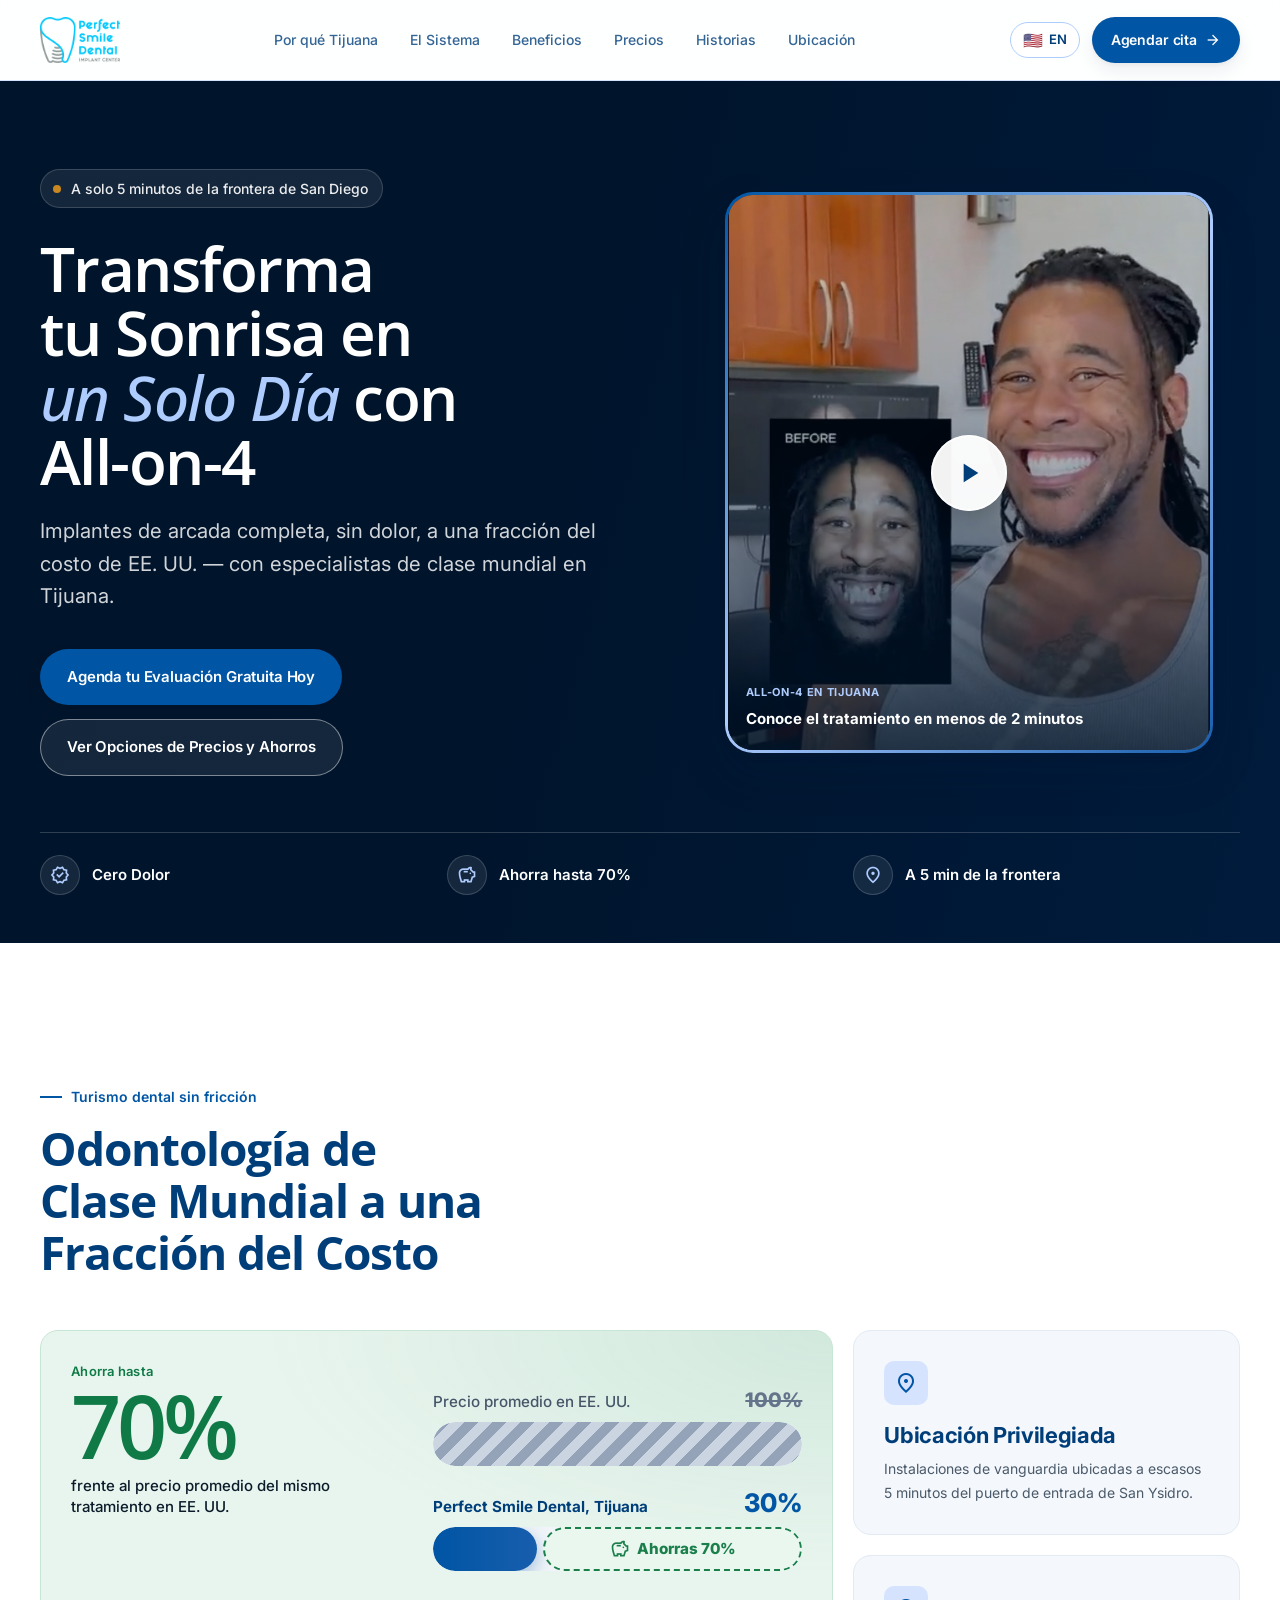
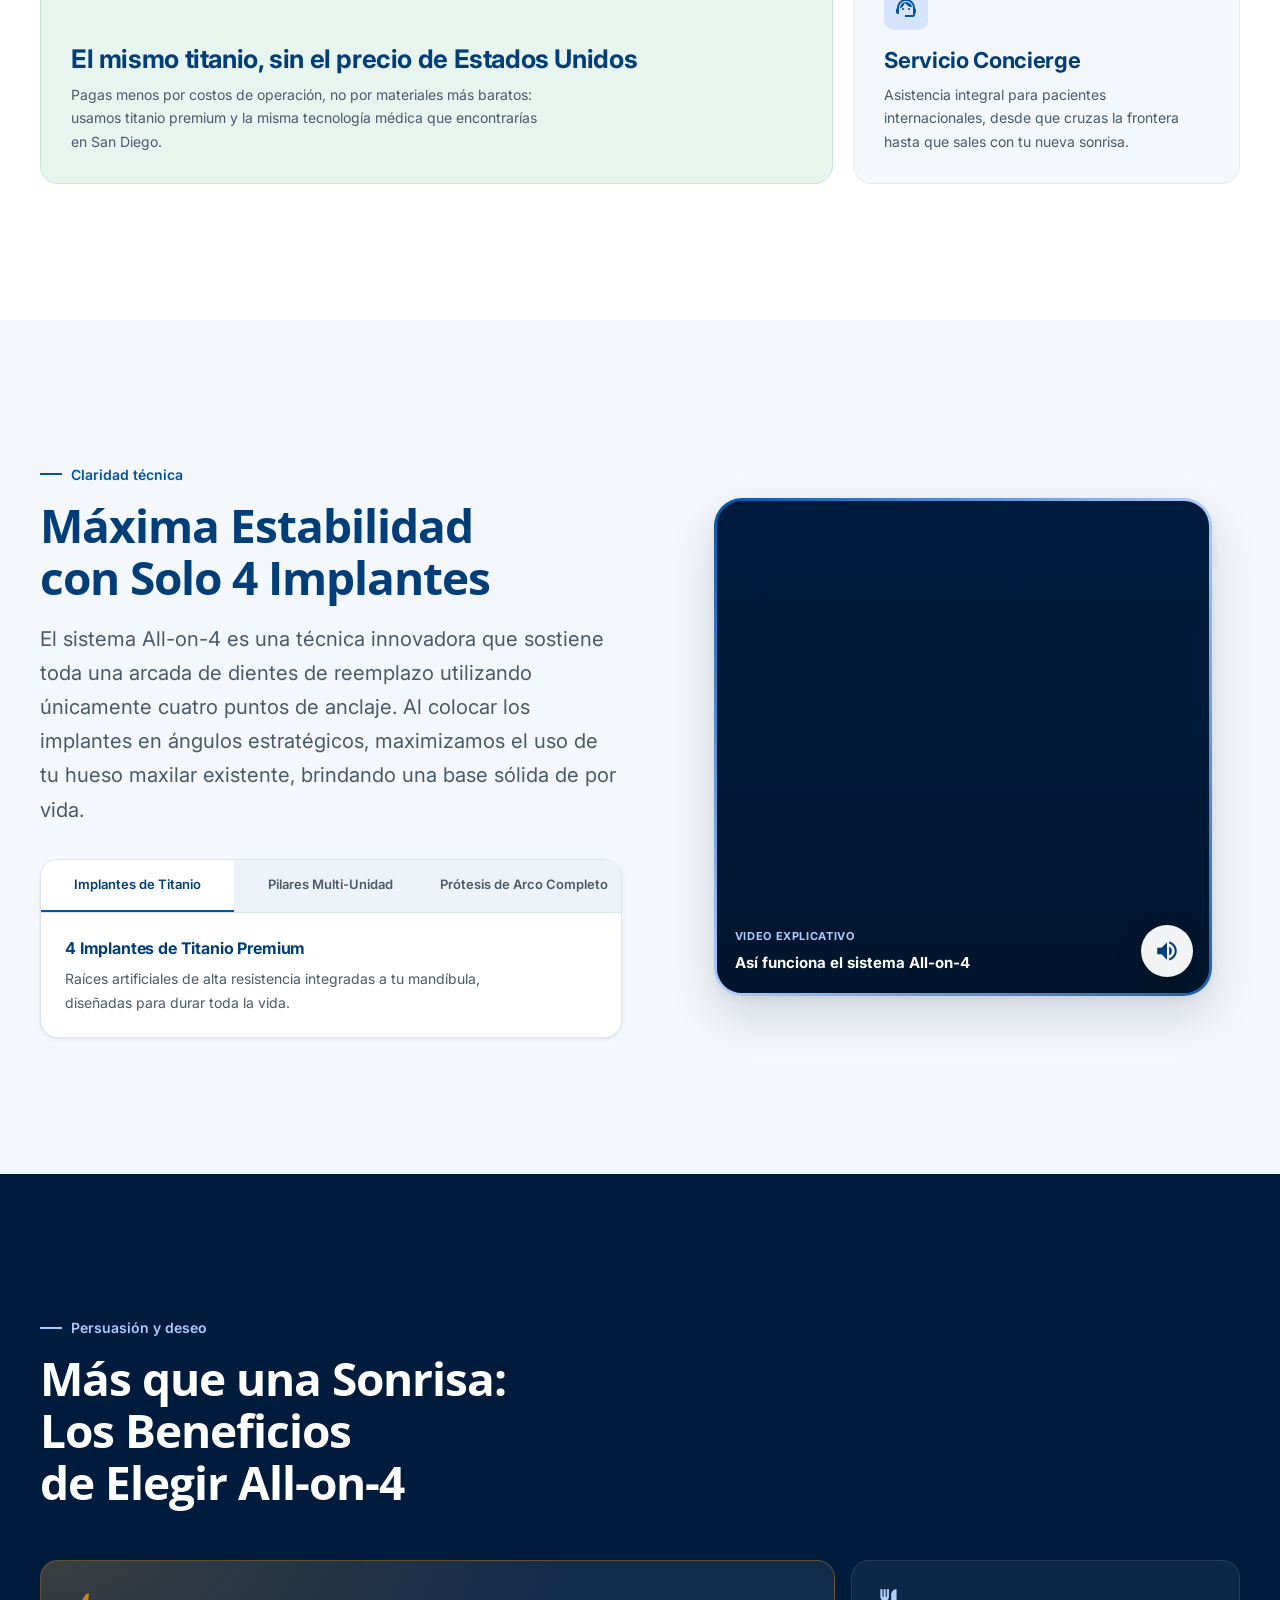
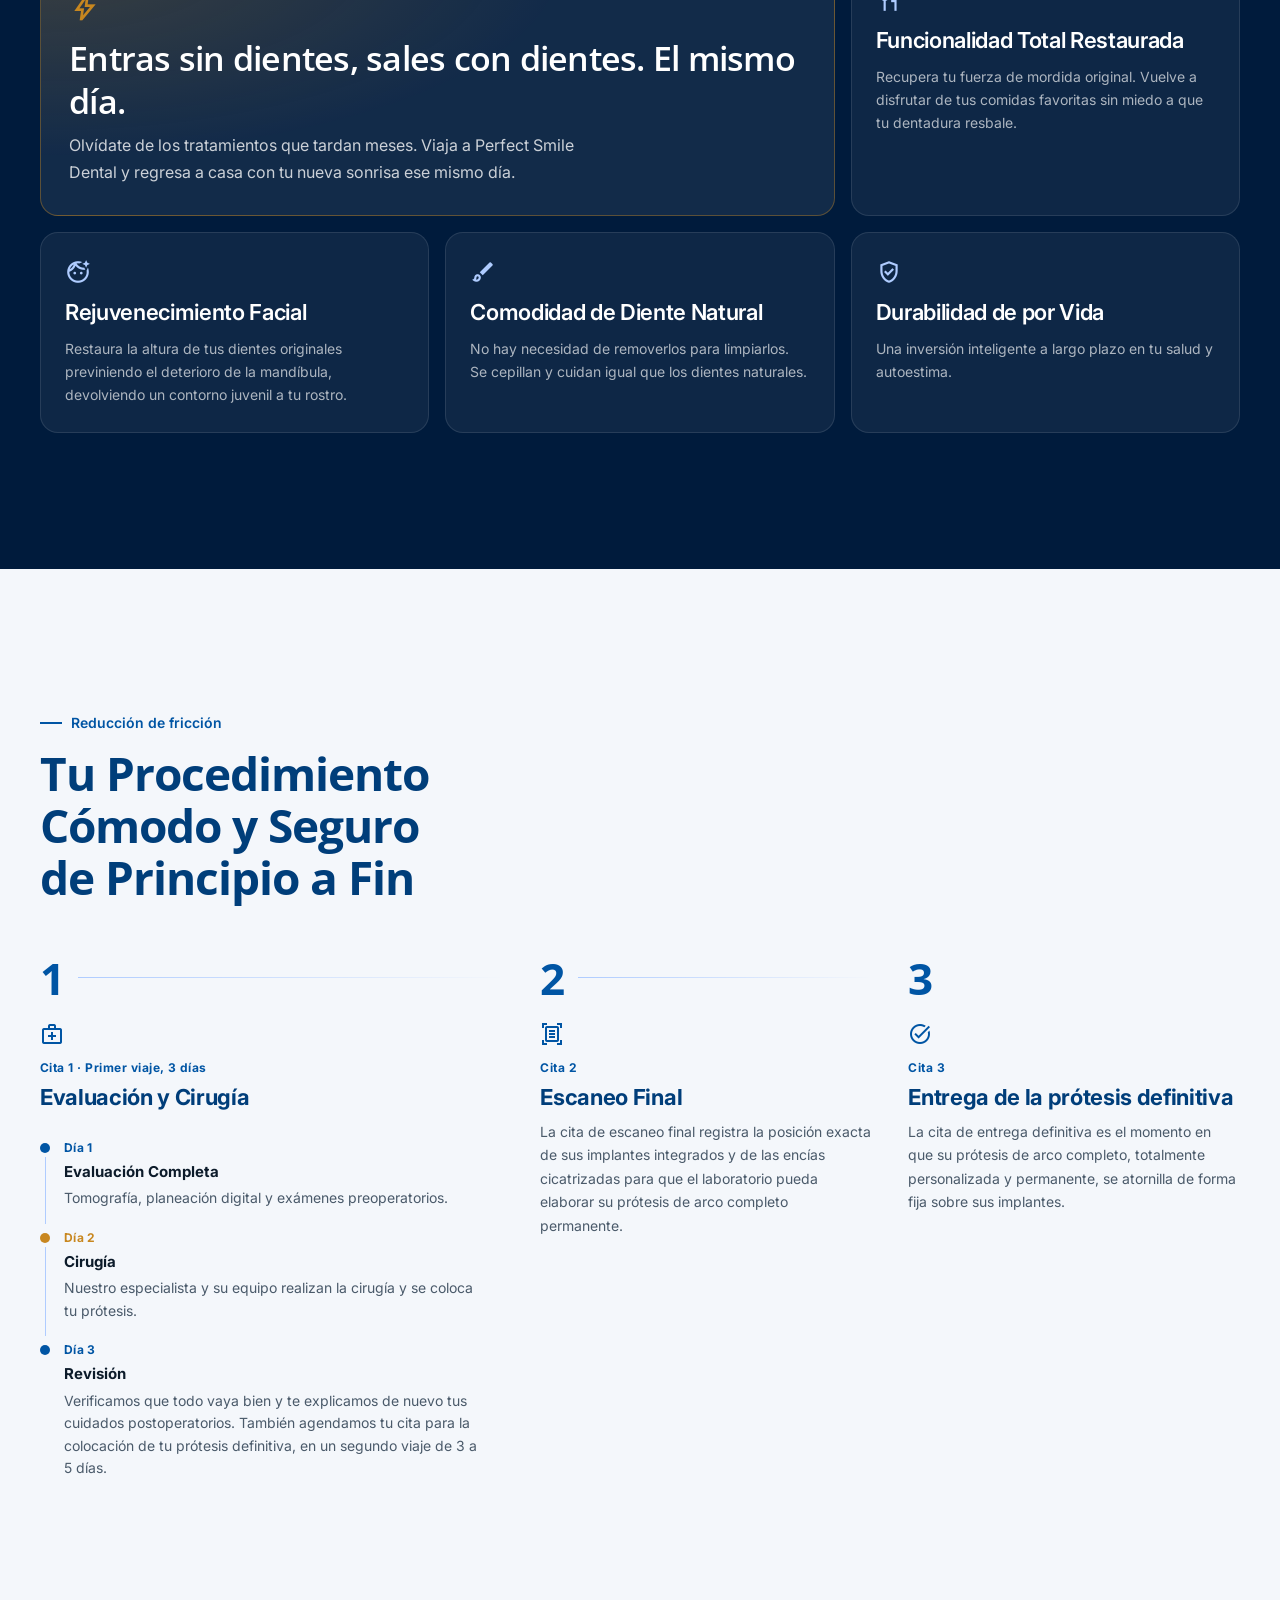
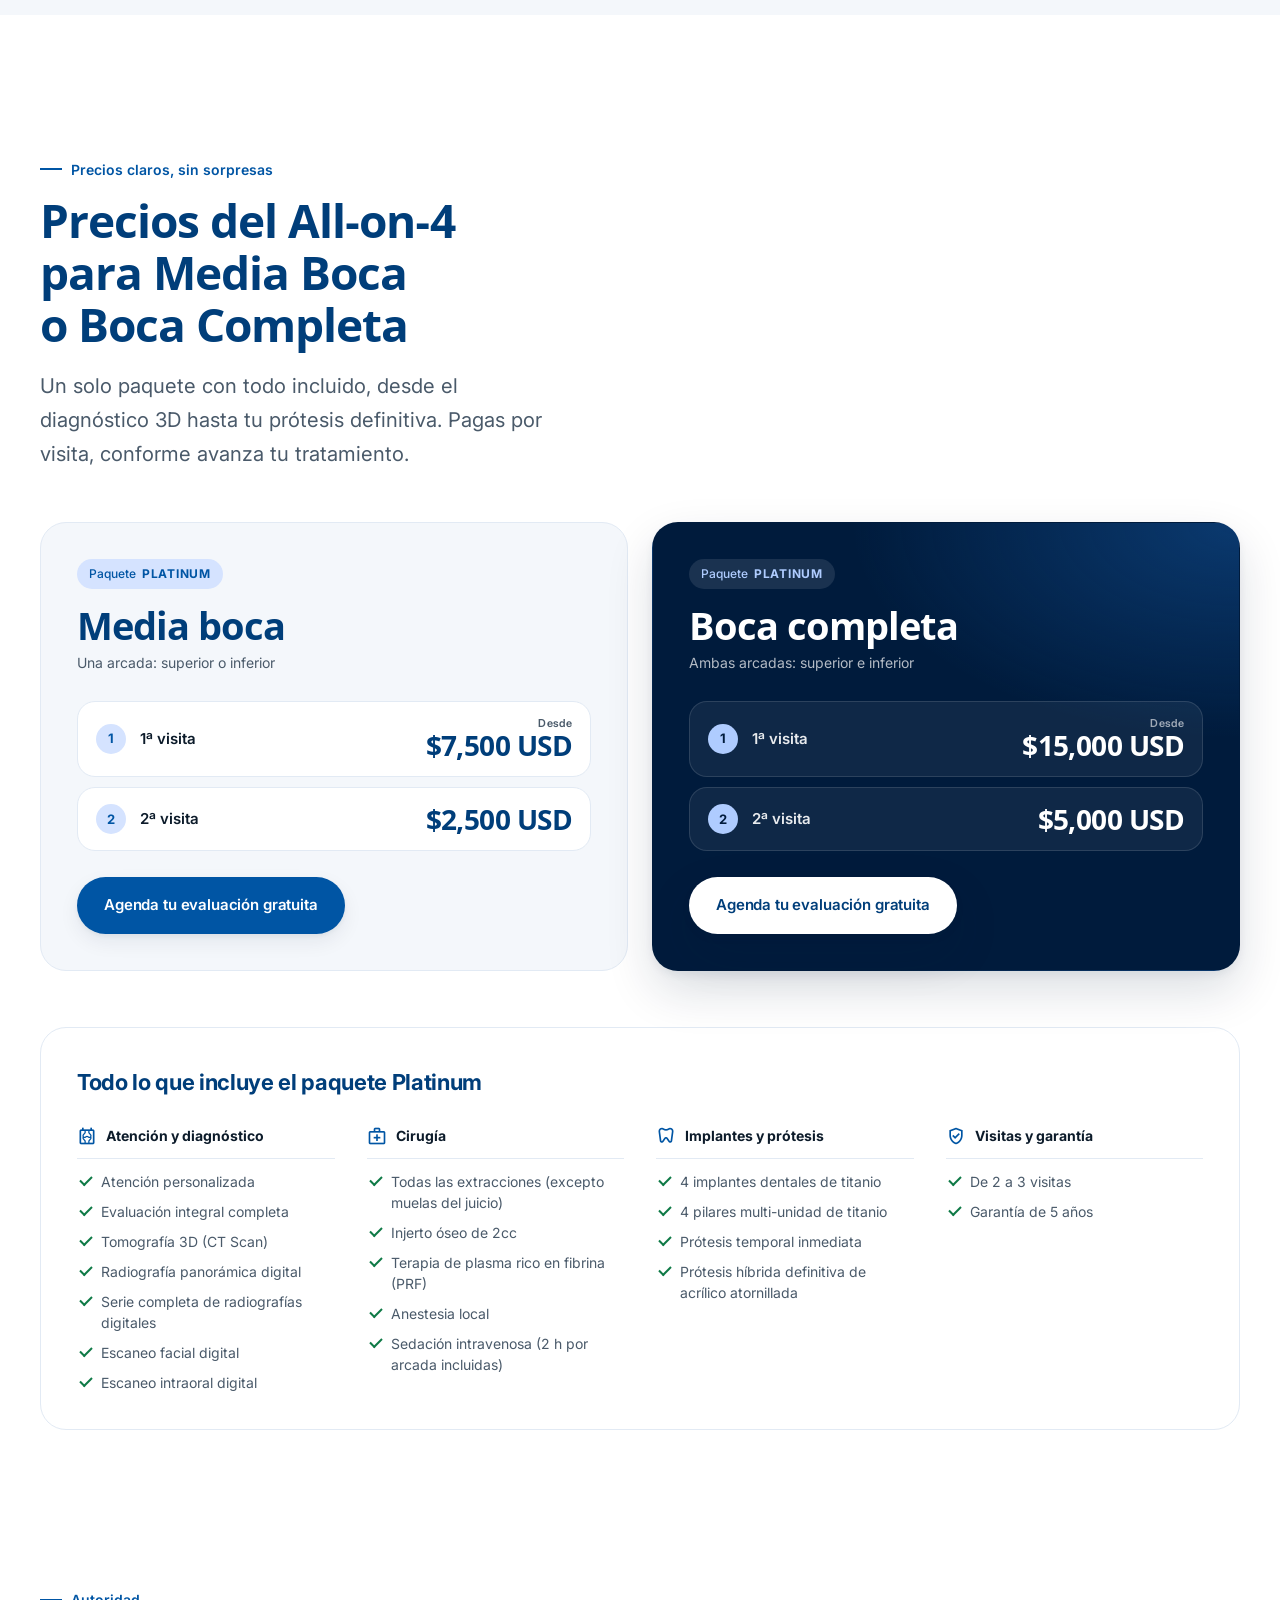
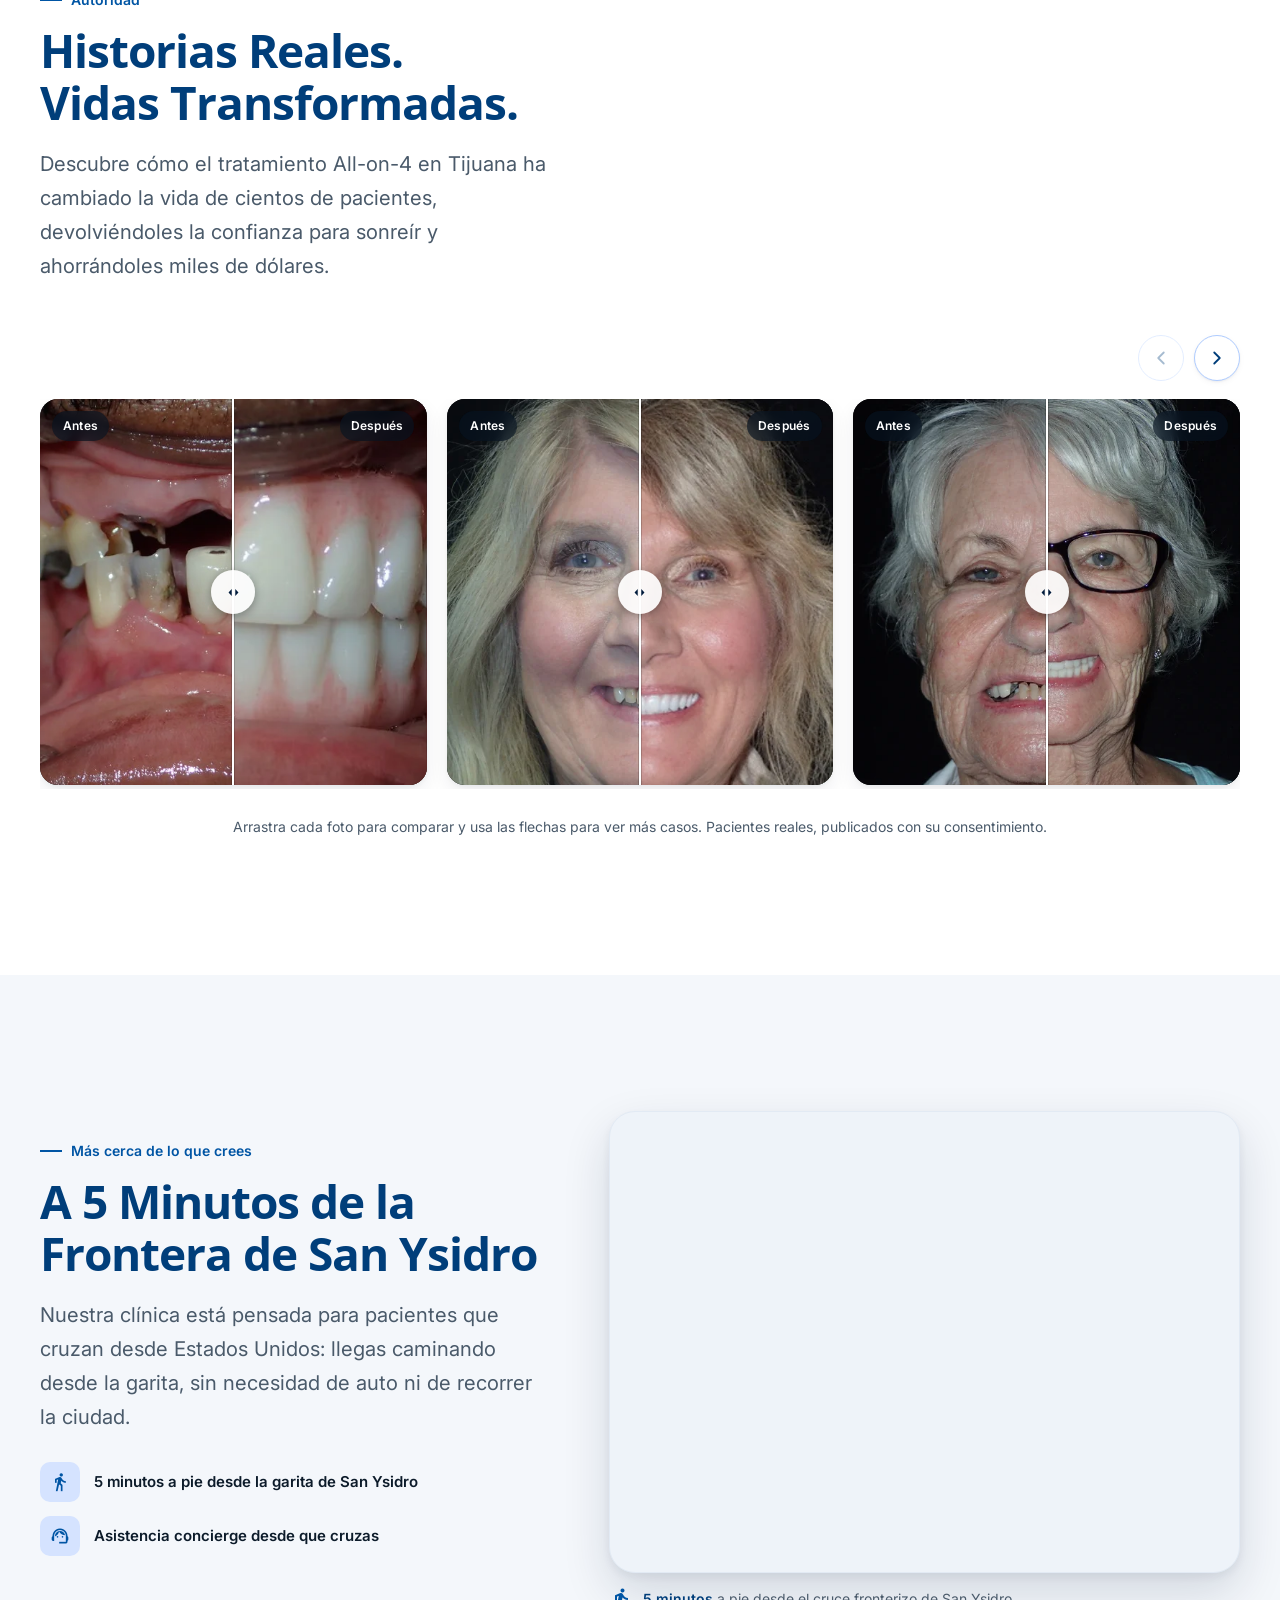
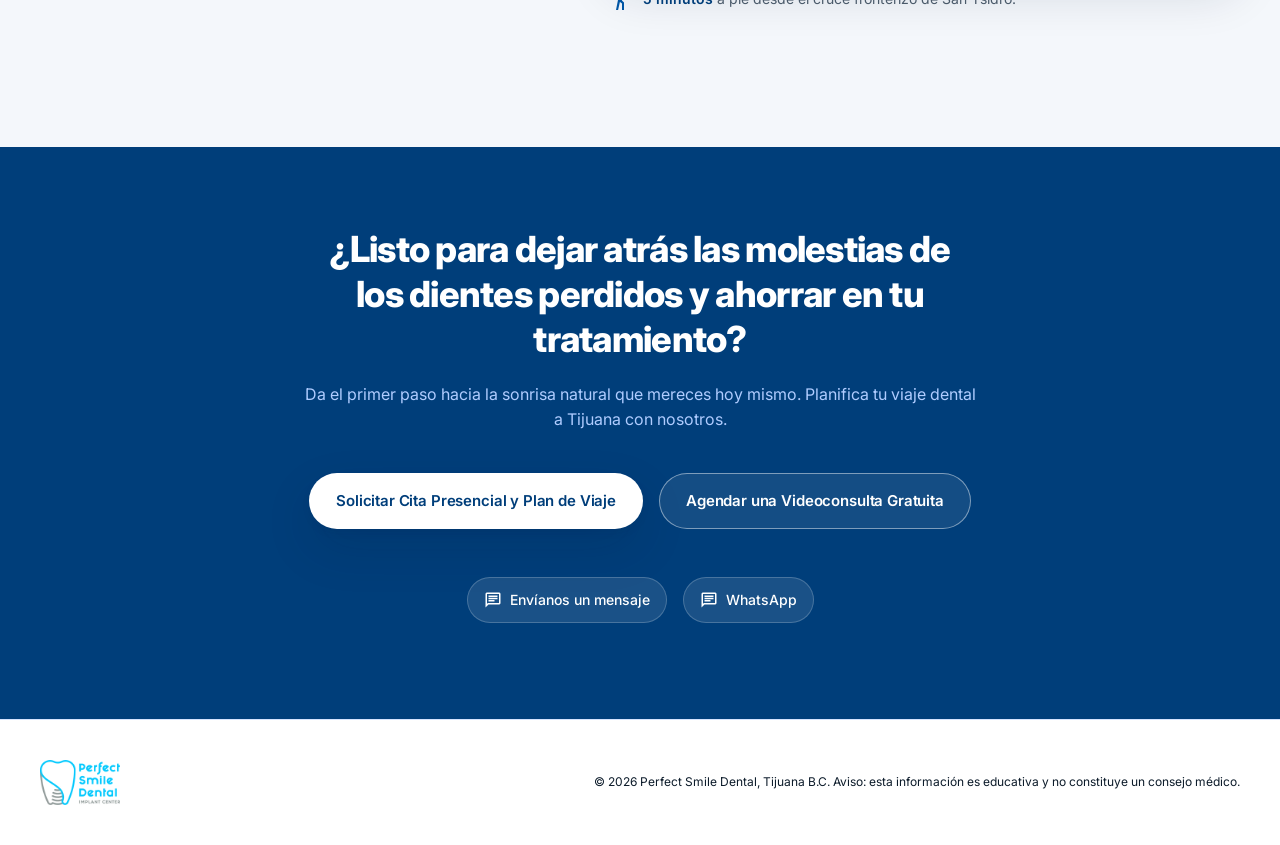
==== es/index.html @ 80a0dc32 "fonts" ====
<!doctype html>
<html lang="es">
  <head>
    <meta charset="utf-8" />
    <meta name="viewport" content="width=device-width, initial-scale=1.0" />
    <title>Implantes Dentales All-on-4 en Tijuana | Perfect Smile Dental</title>

        <!-- Favicon -->
<link rel="icon" href="/assets/favicon.ico" sizes="any" />
<link rel="icon" href="/assets/favicon.svg" type="image/svg+xml" />
<link rel="icon" href="/assets/favicon.png" type="image/png" sizes="32x32" />
    <meta
      name="description"
      content="Transforma tu sonrisa en un solo día con implantes All-on-4 en Tijuana. Sin dolor, ahorra hasta 70% y a 5 minutos de la frontera con San Diego."
    />
    <link rel="canonical" href="https://all-on-4.perfectsmiledental.com.mx/es.html" />
    <!-- hreflang: le dice a Google que son la misma página en dos idiomas.
         x-default manda al inglés, que es la versión principal. -->
    <link rel="alternate" hreflang="es" href="https://all-on-4.perfectsmiledental.com.mx/es.html" />
    <link rel="alternate" hreflang="en" href="https://all-on-4.perfectsmiledental.com.mx/" />
    <link rel="alternate" hreflang="x-default" href="https://all-on-4.perfectsmiledental.com.mx/" />
    <!-- Open Graph -->
    <meta property="og:type" content="website" />
    <meta property="og:title" content="Implantes Dentales All-on-4 en Tijuana | Perfect Smile Dental" />
    <meta
      property="og:description"
      content="Transforma tu sonrisa en un solo día con implantes All-on-4 en Tijuana. Sin dolor, ahorra hasta 70% y a 5 minutos de la frontera con San Diego."
    />
    <meta property="og:url" content="https://all-on-4.perfectsmiledental.com.mx/es.html" />
    <!-- Fuentes: preconnect acelera la descarga -->
    <link rel="preconnect" href="https://fonts.googleapis.com" />
    <link rel="preconnect" href="https://fonts.gstatic.com" crossorigin />
    <link
      href="https://fonts.googleapis.com/css2?family=Inter:wght@400;500;600;700&display=swap"
      rel="stylesheet"
    />
    <!-- Fraunces variable: titulares con autoridad editorial -->
    <link
      href="https://fonts.googleapis.com/css2?family=Fraunces:opsz,wght@9..144,500;9..144,600;9..144,700&display=swap"
      rel="stylesheet"
    />
    <link
      href="https://fonts.googleapis.com/css2?family=Material+Symbols+Outlined:wght,FILL@100..700,0..1&display=swap"
      rel="stylesheet"
    />

    <link href="https://fonts.googleapis.com/css2?family=Open+Sans:ital,wght@0,300..800;1,300..800&display=swap" 
    rel="stylesheet">
    <link rel="stylesheet" href="/styles.css" 
    />
  </head>
  <body>
    <header class="navbar">
      <div class="container navbar__inner">
        <a href="/es" class="navbar__brand">
          <img src="/assets/logo.avif" alt="Perfect Smile Dental" />
        </a>
        <nav class="navbar__links">
          <a href="#por-que-tijuana">Por qué Tijuana</a><a href="#sistema">El Sistema</a
          ><a href="#beneficios">Beneficios</a><a href="#precios">Precios</a><a href="#historias">Historias</a
          ><a href="#ubicacion">Ubicación</a>
        </nav>
        <div class="navbar__right">
          <a href="/" class="lang-switch" aria-label="View in English">
            <span class="lang-switch__flag">🇺🇸</span> EN
          </a>
          <a href="#contacto" class="btn btn--accent btn--sm navbar__cta">
            Agendar cita <span class="material-symbols-outlined" style="font-size: 16px">arrow_forward</span>
          </a>
        </div>
      </div>
    </header>
    <main>
      <section class="hero">
        <div
          class="hero__bg"
          style="
            background-image: url(&quot;https://joseantonioh56.sg-host.com/wp-content/uploads/2026/07/c7875c_0bc119fed459425e88fa15c415d10172mv2.avif&quot;);
          "
        ></div>
        <div class="hero__scrim"></div>
        <div class="container hero__inner">
          <div class="hero__grid">
            <!-- Izquierda: el argumento -->
            <div class="hero__copy">
              <p class="hero__badge">
                <span class="hero__badge-dot psd-pulse-dot"></span> A solo 5 minutos de la frontera de San
                Diego
              </p>
              <h1 class="hero__title display">
                Transforma tu Sonrisa en <em class="hero__accent">un Solo Día</em> con All-on-4
              </h1>
              <p class="hero__sub">
                Implantes de arcada completa, sin dolor, a una fracción del costo de EE. UU. — con
                especialistas de clase mundial en Tijuana.
              </p>
              <div class="hero__actions">
                <a href="#contacto" class="btn btn--accent" data-form-open>Agenda tu Evaluación Gratuita Hoy</a>
                <a href="#precios" class="btn btn--ghost-light">Ver Opciones de Precios y Ahorros</a>
              </div>
            </div>
            <!-- Derecha: el video -->
            <div class="hero__media">
              <div class="video-frame-outer">
                <div
                  class="video-frame-inner"
                  style="aspect-ratio: 4 / 4.6"
                  data-video-src="/assets/patient-reactions.mp4"
                  data-video-type="mp4"
                  data-video-poster="/assets/portada.jpeg"
                  role="button"
                  tabindex="0"
                  aria-label="Conoce el tratamiento en menos de 2 minutos"
                >
                  <img
                    src="/assets/portada.jpeg"
                    alt="Paciente de Perfect Smile Dental contando su experiencia con el All-on-4"
                    loading="lazy"
                    decoding="async"
                  />
                  <div class="video-overlay"></div>
                  <span class="video-pulse-ring"></span>
                  <span class="video-play-btn" aria-hidden="true">
                    <span class="material-symbols-outlined fill-icon" style="font-size: 32px"
                      >play_arrow</span
                    >
                  </span>
                  <div class="video-caption-chip">
                    <span class="video-eyebrow">All-on-4 en Tijuana</span>
                    <span class="video-title">Conoce el tratamiento en menos de 2 minutos</span>
                  </div>
                </div>
              </div>
            </div>
          </div>
          <ul class="trust">
            <li class="trust__item">
              <span class="trust__icon"> <span class="material-symbols-outlined">verified</span> </span>
              <span class="trust__label">Cero Dolor</span>
            </li>
            <li class="trust__item">
              <span class="trust__icon"> <span class="material-symbols-outlined">savings</span> </span>
              <span class="trust__label">Ahorra hasta 70%</span>
            </li>
            <li class="trust__item">
              <span class="trust__icon"> <span class="material-symbols-outlined">location_on</span> </span>
              <span class="trust__label">A 5 min de la frontera</span>
            </li>
          </ul>
        </div>
      </section>
      <section id="por-que-tijuana" class="section section--white">
        <div class="container">
          <div class="section-intro section-intro--wide psd-reveal">
            <span class="section-eyebrow">Turismo dental sin fricción</span>
            <h2 class="section-heading">Odontología de Clase Mundial a una Fracción del Costo</h2>
          </div>
          <div class="why">
            <article class="card card--savings card--wide">
              <div class="stat">
                <span class="stat__lead">Ahorra hasta</span> <span class="stat__figure">70%</span>
                <span class="stat__note">frente al precio promedio del mismo tratamiento en EE. UU.</span>
              </div>
           <div
  class="bars bars--compare"
  role="img"
  aria-label="Precio promedio en EE. UU.: 100%. Perfect Smile Dental, Tijuana: 30%. Ahorras hasta 70%."
>
  <div class="bar">
    <div class="bar__head">
      <span class="bar__label">Precio promedio en EE. UU.</span>
      <span class="bar__value bar__value--from">100%</span>
    </div>
    <span class="bar__track">
      <span class="bar__fill bar__fill--from" style="--w: 100%"></span>
    </span>
  </div>

  <div class="bar">
    <div class="bar__head">
      <span class="bar__label bar__label--to">Perfect Smile Dental, Tijuana</span>
      <span class="bar__value bar__value--to">30%</span>
    </div>
    <span class="bar__track">
      <span class="bar__fill bar__fill--to" style="--w: 30%"></span>
      <span class="bar__save" style="--w: 70%">
        <span class="material-symbols-outlined" aria-hidden="true">savings</span>
        Ahorras 70%
      </span>
    </span>
  </div>
</div>
              <div class="card__body">
                <h3 class="card__title">El mismo titanio, sin el precio de Estados Unidos</h3>
                <p class="card__text">
                  Pagas menos por costos de operación, no por materiales más baratos: usamos titanio premium y
                  la misma tecnología médica que encontrarías en San Diego.
                </p>
              </div>
            </article>
            <article class="card">
              <span class="card__icon card__icon--blue">
                <span class="material-symbols-outlined">location_on</span>
              </span>
              <h3 class="card__title">Ubicación Privilegiada</h3>
              <p class="card__text">
                Instalaciones de vanguardia ubicadas a escasos 5 minutos del puerto de entrada de San Ysidro.
              </p>
            </article>
            <article class="card">
              <span class="card__icon card__icon--blue">
                <span class="material-symbols-outlined">support_agent</span>
              </span>
              <h3 class="card__title">Servicio Concierge</h3>
              <p class="card__text">
                Asistencia integral para pacientes internacionales, desde que cruzas la frontera hasta que
                sales con tu nueva sonrisa.
              </p>
            </article>
          </div>
        </div>
      </section>
      <section id="sistema" class="section">
        <div class="container grid">
          <div class="copy psd-reveal">
            <span class="section-eyebrow">Claridad técnica</span>
            <h2 class="section-heading">Máxima Estabilidad con Solo 4 Implantes</h2>
            <p class="section-text copy__body">
              El sistema All-on-4 es una técnica innovadora que sostiene toda una arcada de dientes de
              reemplazo utilizando únicamente cuatro puntos de anclaje. Al colocar los implantes en ángulos
              estratégicos, maximizamos el uso de tu hueso maxilar existente, brindando una base sólida de por
              vida.
            </p>
            <div class="parts">
              <div class="parts__tabs" role="tablist" id="psd-tabs">
                <button
                  type="button"
                  role="tab"
                  id="tab-0"
                  aria-controls="panel-0"
                  aria-selected="true"
                  data-idx="0"
                  class="parts__tab is-active"
                >
                  Implantes de Titanio</button
                ><button
                  type="button"
                  role="tab"
                  id="tab-1"
                  aria-controls="panel-1"
                  aria-selected="false"
                  data-idx="1"
                  class="parts__tab"
                >
                  Pilares Multi-Unidad</button
                ><button
                  type="button"
                  role="tab"
                  id="tab-2"
                  aria-controls="panel-2"
                  aria-selected="false"
                  data-idx="2"
                  class="parts__tab"
                >
                  Prótesis de Arco Completo
                </button>
              </div>
              <div class="parts__panels">
                <div
                  role="tabpanel"
                  id="panel-0"
                  aria-labelledby="tab-0"
                  data-idx="0"
                  class="parts__panel is-active"
                >
                  <h3 class="parts__title">4 Implantes de Titanio Premium</h3>
                  <p class="parts__text">
                    Raíces artificiales de alta resistencia integradas a tu mandíbula, diseñadas para durar
                    toda la vida.
                  </p>
                </div>
                <div role="tabpanel" id="panel-1" aria-labelledby="tab-1" data-idx="1" class="parts__panel">
                  <h3 class="parts__title">4 Pilares Multi-Unidad</h3>
                  <p class="parts__text">
                    Los conectores que garantizan la máxima seguridad entre el implante y tu nueva prótesis.
                  </p>
                </div>
                <div role="tabpanel" id="panel-2" aria-labelledby="tab-2" data-idx="2" class="parts__panel">
                  <h3 class="parts__title">Prótesis Dental de Arco Completo</h3>
                  <p class="parts__text">
                    Tu nueva sonrisa, diseñada con alta funcionalidad y estética premium desde el primer día.
                  </p>
                </div>
              </div>
            </div>
          </div>
       <div class="media">
  <div class="video-frame-outer">
    <div
      class="video-frame-inner is-loop"
      style="aspect-ratio: 1 / 1"
      data-video-src="assets/allon4.mp4"
      data-video-type="mp4"
      data-video-poster="assets/portada2.jpeg"
      role="button"
      tabindex="0"
      aria-label="Así funciona el sistema All-on-4"
    >
      <video
        class="video-frame__loop"
        src="assets/allon4.mp4"
        poster="assets/portada2.jpeg"
        autoplay
        muted
        loop
        playsinline
        preload="metadata"
        aria-hidden="true"
      ></video>
      <div class="video-overlay"></div>
      <span class="video-pulse-ring"></span>
      <span class="video-play-btn" aria-hidden="true">
        <span class="material-symbols-outlined fill-icon" style="font-size: 26px">volume_up</span>
      </span>
      <div class="video-caption-chip">
        <span class="video-eyebrow">Video explicativo</span>
        <span class="video-title">Así funciona el sistema All-on-4</span>
      </div>
    </div>
  </div>
</div>
        </div>
      </section>
      <section id="beneficios" class="section section--dark">
        <div class="container">
          <div class="section-intro section-intro--wide psd-reveal">
            <span class="section-eyebrow section-eyebrow--light">Persuasión y deseo</span>
            <h2 class="section-heading section-heading--light">
              Más que una Sonrisa: Los Beneficios de Elegir All-on-4
            </h2>
          </div>
          <div class="bento">
            <article class="cell cell--featured">
              <span class="cell__icon material-symbols-outlined">bolt</span>
              <h3 class="cell__title">Entras sin dientes, sales con dientes. El mismo día.</h3>
              <p class="cell__text">
                Olvídate de los tratamientos que tardan meses. Viaja a Perfect Smile Dental y regresa a casa
                con tu nueva sonrisa ese mismo día.
              </p>
            </article>
            <article class="cell">
              <span class="cell__icon material-symbols-outlined">restaurant</span>
              <h3 class="cell__title">Funcionalidad Total Restaurada</h3>
              <p class="cell__text">
                Recupera tu fuerza de mordida original. Vuelve a disfrutar de tus comidas favoritas sin miedo
                a que tu dentadura resbale.
              </p>
            </article>
            <article class="cell">
              <span class="cell__icon material-symbols-outlined">face_retouching_natural</span>
              <h3 class="cell__title">Rejuvenecimiento Facial</h3>
              <p class="cell__text">
                Restaura la altura de tus dientes originales previniendo el deterioro de la mandíbula,
                devolviendo un contorno juvenil a tu rostro.
              </p>
            </article>
            <article class="cell">
              <span class="cell__icon material-symbols-outlined">brush</span>
              <h3 class="cell__title">Comodidad de Diente Natural</h3>
              <p class="cell__text">
                No hay necesidad de removerlos para limpiarlos. Se cepillan y cuidan igual que los dientes
                naturales.
              </p>
            </article>
            <article class="cell">
              <span class="cell__icon material-symbols-outlined">verified_user</span>
              <h3 class="cell__title">Durabilidad de por Vida</h3>
              <p class="cell__text">Una inversión inteligente a largo plazo en tu salud y autoestima.</p>
            </article>
          </div>
        </div>
      </section>
    <section id="proceso" class="section">
  <div class="container">
    <div class="section-intro psd-reveal">
      <span class="section-eyebrow">Reducción de fricción</span>
      <h2 class="section-heading">Tu Procedimiento Cómodo y Seguro de Principio a Fin</h2>
    </div>
    <ol class="steps steps--visits">
      <li class="step">
        <div class="step__head"><span class="step__num">1</span> <span class="step__rule"></span></div>
        <span class="step__icon material-symbols-outlined">medical_services</span>
        <span class="step__label">Cita 1 · Primer viaje, 3 días</span>
        <h3 class="step__title">Evaluación y Cirugía</h3>
        <ol class="days">
          <li class="day">
            <span class="day__label">Día 1</span>
            <h4 class="day__title">Evaluación Completa</h4>
            <p class="day__text">Tomografía, planeación digital y exámenes preoperatorios.</p>
          </li>
          <li class="day day--key">
            <span class="day__label">Día 2</span>
            <h4 class="day__title">Cirugía</h4>
            <p class="day__text">Nuestro especialista y su equipo realizan la cirugía y se coloca tu prótesis.</p>
          </li>
          <li class="day">
            <span class="day__label">Día 3</span>
            <h4 class="day__title">Revisión</h4>
            <p class="day__text">
              Verificamos que todo vaya bien y te explicamos de nuevo tus cuidados postoperatorios. También
              agendamos tu cita para la colocación de tu prótesis definitiva, en un segundo viaje de 3 a 5 días.
            </p>
          </li>
        </ol>
      </li>
      <li class="step">
        <div class="step__head"><span class="step__num">2</span> <span class="step__rule"></span></div>
        <span class="step__icon material-symbols-outlined">document_scanner</span>
        <span class="step__label">Cita 2</span>
        <h3 class="step__title">Escaneo Final</h3>
        <p class="step__text">
        La cita de escaneo final registra la posición exacta de sus implantes integrados y de las encías cicatrizadas para que el laboratorio pueda elaborar su prótesis de arco completo permanente.
        </p>
      </li>
      <li class="step">
        <div class="step__head"><span class="step__num">3</span> <span class="step__rule"></span></div>
        <span class="step__icon material-symbols-outlined">task_alt</span>
        <span class="step__label">Cita 3</span>
        <h3 class="step__title">Entrega de la prótesis definitiva</h3>
        <p class="step__text">
       La cita de entrega definitiva es el momento en que su prótesis de arco completo, totalmente personalizada y permanente, se atornilla de forma fija sobre sus implantes.
        </p>
      </li>
    </ol>
  </div>
</section>
      <section id="precios" class="section section--white">
        <div class="container">
          <div class="section-intro section-intro--wide psd-reveal">
            <span class="section-eyebrow">Precios claros, sin sorpresas</span>
            <h2 class="section-heading">Precios del All‑on‑4 para Media Boca o Boca Completa</h2>
            <p class="section-text">
              Un solo paquete con todo incluido, desde el diagnóstico 3D hasta tu prótesis definitiva. Pagas
              por visita, conforme avanza tu tratamiento.
            </p>
          </div>
          <!-- Las dos opciones -->
          <div class="plans">
            <article class="plan">
              <header class="plan__head">
                <span class="plan__badge"> Paquete <strong>PLATINUM</strong> </span>
                <h3 class="plan__name">Media boca</h3>
                <p class="plan__scope">Una arcada: superior o inferior</p>
              </header>
              <ol class="visits">
                <li class="visit">
                  <span class="visit__num" aria-hidden="true">1</span>
                  <span class="visit__label">1ª visita</span>
                  <span class="visit__price"> <span class="visit__prefix">Desde</span> $7,500 USD </span>
                </li>
                <li class="visit">
                  <span class="visit__num" aria-hidden="true">2</span>
                  <span class="visit__label">2ª visita</span> <span class="visit__price"> $2,500 USD </span>
                </li>
              </ol>
              <a href="https://link.perfectsmiledental.com.mx/widget/booking/Z9i3B59TA2s7kxjc4u88" class="btn btn--accent plan__cta" target="_blank" data-calendar-open>Agenda tu evaluación gratuita</a>
            </article>
            <article class="plan plan--dark">
              <header class="plan__head">
                <span class="plan__badge"> Paquete <strong>PLATINUM</strong> </span>
                <h3 class="plan__name">Boca completa</h3>
                <p class="plan__scope">Ambas arcadas: superior e inferior</p>
              </header>
              <ol class="visits">
                <li class="visit">
                  <span class="visit__num" aria-hidden="true">1</span>
                  <span class="visit__label">1ª visita</span>
                  <span class="visit__price"> <span class="visit__prefix">Desde</span> $15,000 USD </span>
                </li>
                <li class="visit">
                  <span class="visit__num" aria-hidden="true">2</span>
                  <span class="visit__label">2ª visita</span> <span class="visit__price"> $5,000 USD </span>
                </li>
              </ol>
              <a href="https://link.perfectsmiledental.com.mx/widget/booking/Z9i3B59TA2s7kxjc4u88" class="btn btn--white plan__cta" target="_blank" data-calendar-open>Agenda tu evaluación gratuita</a>
            </article>
          </div>
          <!-- Qué incluye -->
          <div class="includes">
            <h3 class="includes__title">Todo lo que incluye el paquete Platinum</h3>
            <div class="groups">
              <div class="group">
                <p class="group__title">
                  <span class="material-symbols-outlined">radiology</span> Atención y diagnóstico
                </p>
                <ul class="group__list">
                  <li>Atención personalizada</li>
                  <li>Evaluación integral completa</li>
                  <li>Tomografía 3D (CT Scan)</li>
                  <li>Radiografía panorámica digital</li>
                  <li>Serie completa de radiografías digitales</li>
                  <li>Escaneo facial digital</li>
                  <li>Escaneo intraoral digital</li>
                </ul>
              </div>
              <div class="group">
                <p class="group__title">
                  <span class="material-symbols-outlined">medical_services</span> Cirugía
                </p>
                <ul class="group__list">
                  <li>Todas las extracciones (excepto muelas del juicio)</li>
                  <li>Injerto óseo de 2cc</li>
                  <li>Terapia de plasma rico en fibrina (PRF)</li>
                  <li>Anestesia local</li>
                  <li>Sedación intravenosa (2 h por arcada incluidas)</li>
                </ul>
              </div>
              <div class="group">
                <p class="group__title">
                  <span class="material-symbols-outlined">dentistry</span> Implantes y prótesis
                </p>
                <ul class="group__list">
                  <li>4 implantes dentales de titanio</li>
                  <li>4 pilares multi-unidad de titanio</li>
                  <li>Prótesis temporal inmediata</li>
                  <li>Prótesis híbrida definitiva de acrílico atornillada</li>
                </ul>
              </div>
              <div class="group">
                <p class="group__title">
                  <span class="material-symbols-outlined">verified_user</span> Visitas y garantía
                </p>
                <ul class="group__list">
                  <li>De 2 a 3 visitas</li>
                  <li>Garantía de 5 años</li>
                </ul>
              </div>
            </div>
          </div>
        </div>
      </section>
      <section id="historias" class="section section--white" style="margin-top: -120px">
        <div class="container">
          <div class="section-intro section-intro--wide psd-reveal">
            <span class="section-eyebrow">Autoridad</span>
            <h2 class="section-heading">Historias Reales. Vidas Transformadas.</h2>
            <p class="section-text">
              Descubre cómo el tratamiento All-on-4 en Tijuana ha cambiado la vida de cientos de pacientes,
              devolviéndoles la confianza para sonreír y ahorrándoles miles de dólares.
            </p>
          </div>
  <div class="ba-carousel" data-ba-carousel>
  <div class="cases">
    <figure class="ba" style="--pos: 50%">
      <div class="ba__stage">
        <img class="ba__img" src="/assets/img/before1.webp" alt="Paciente antes de su tratamiento All-on-4" loading="lazy" decoding="async" />
        <img class="ba__img ba__img--after" src="/assets/img/after1.webp" alt="El mismo paciente con su nueva sonrisa fija All-on-4" loading="lazy" decoding="async" />
        <span class="ba__line" aria-hidden="true"></span>
        <span class="ba__knob" aria-hidden="true">
          <svg viewBox="0 0 24 24" width="17" height="17" fill="currentColor"><path d="M9.5 7 5 12l4.5 5V7Zm5 0v10l4.5-5-4.5-5Z"></path></svg>
        </span>
        <span class="ba__tag ba__tag--before">Antes</span>
        <span class="ba__tag ba__tag--after">Después</span>
        <input class="ba__range" type="range" min="0" max="100" value="50" step="0.1" aria-label="Comparación antes y después — Caso 1" />
      </div>
    </figure>

    <figure class="ba" style="--pos: 50%">
      <div class="ba__stage">
        <img class="ba__img" src="/assets/img/before2.webp" alt="Paciente antes de su tratamiento All-on-4" loading="lazy" decoding="async" />
        <img class="ba__img ba__img--after" src="/assets/img/after2.webp" alt="El mismo paciente con su nueva sonrisa fija All-on-4" loading="lazy" decoding="async" />
        <span class="ba__line" aria-hidden="true"></span>
        <span class="ba__knob" aria-hidden="true">
          <svg viewBox="0 0 24 24" width="17" height="17" fill="currentColor"><path d="M9.5 7 5 12l4.5 5V7Zm5 0v10l4.5-5-4.5-5Z"></path></svg>
        </span>
        <span class="ba__tag ba__tag--before">Antes</span>
        <span class="ba__tag ba__tag--after">Después</span>
        <input class="ba__range" type="range" min="0" max="100" value="50" step="0.1" aria-label="Comparación antes y después — Caso 2" />
      </div>
    </figure>

    <!-- Caso 3: los archivos vienen con el nombre al revés, por eso "after3" va primero -->
    <figure class="ba" style="--pos: 50%">
      <div class="ba__stage">
        <img class="ba__img" src="/assets/img/after3.webp" alt="Paciente antes de su tratamiento All-on-4" loading="lazy" decoding="async" />
        <img class="ba__img ba__img--after" src="/assets/img/before3.webp" alt="El mismo paciente con su nueva sonrisa fija All-on-4" loading="lazy" decoding="async" />
        <span class="ba__line" aria-hidden="true"></span>
        <span class="ba__knob" aria-hidden="true">
          <svg viewBox="0 0 24 24" width="17" height="17" fill="currentColor"><path d="M9.5 7 5 12l4.5 5V7Zm5 0v10l4.5-5-4.5-5Z"></path></svg>
        </span>
        <span class="ba__tag ba__tag--before">Antes</span>
        <span class="ba__tag ba__tag--after">Después</span>
        <input class="ba__range" type="range" min="0" max="100" value="50" step="0.1" aria-label="Comparación antes y después — Caso 3" />
      </div>
    </figure>

    <figure class="ba" style="--pos: 50%">
      <div class="ba__stage">
        <img class="ba__img" src="/assets/img/before4.webp" alt="Paciente antes de su tratamiento All-on-4" loading="lazy" decoding="async" />
        <img class="ba__img ba__img--after" src="/assets/img/after4.webp" alt="El mismo paciente con su nueva sonrisa fija All-on-4" loading="lazy" decoding="async" />
        <span class="ba__line" aria-hidden="true"></span>
        <span class="ba__knob" aria-hidden="true">
          <svg viewBox="0 0 24 24" width="17" height="17" fill="currentColor"><path d="M9.5 7 5 12l4.5 5V7Zm5 0v10l4.5-5-4.5-5Z"></path></svg>
        </span>
        <span class="ba__tag ba__tag--before">Antes</span>
        <span class="ba__tag ba__tag--after">Después</span>
        <input class="ba__range" type="range" min="0" max="100" value="50" step="0.1" aria-label="Comparación antes y después — Caso 4" />
      </div>
    </figure>

    <figure class="ba" style="--pos: 50%">
      <div class="ba__stage">
        <img class="ba__img" src="/assets/img/before5.webp" alt="Paciente antes de su tratamiento All-on-4" loading="lazy" decoding="async" />
        <img class="ba__img ba__img--after" src="/assets/img/after5.webp" alt="El mismo paciente con su nueva sonrisa fija All-on-4" loading="lazy" decoding="async" />
        <span class="ba__line" aria-hidden="true"></span>
        <span class="ba__knob" aria-hidden="true">
          <svg viewBox="0 0 24 24" width="17" height="17" fill="currentColor"><path d="M9.5 7 5 12l4.5 5V7Zm5 0v10l4.5-5-4.5-5Z"></path></svg>
        </span>
        <span class="ba__tag ba__tag--before">Antes</span>
        <span class="ba__tag ba__tag--after">Después</span>
        <input class="ba__range" type="range" min="0" max="100" value="50" step="0.1" aria-label="Comparación antes y después — Caso 5" />
      </div>
    </figure>

      <figure class="ba" style="--pos: 50%">
      <div class="ba__stage">
        <img class="ba__img" src="/assets/img/before6.webp" alt="Patient before All-on-4 treatment" loading="lazy" decoding="async" />
        <img class="ba__img ba__img--after" src="/assets/img/after6.webp" alt="The same patient with their new fixed All-on-4 smile" loading="lazy" decoding="async" />
        <span class="ba__line" aria-hidden="true"></span>
        <span class="ba__knob" aria-hidden="true">
          <svg viewBox="0 0 24 24" width="17" height="17" fill="currentColor"><path d="M9.5 7 5 12l4.5 5V7Zm5 0v10l4.5-5-4.5-5Z"></path></svg>
        </span>
        <span class="ba__tag ba__tag--before">Antes</span>
        <span class="ba__tag ba__tag--after">Después</span>
        <input class="ba__range" type="range" min="0" max="100" value="50" step="0.1" aria-label="Comparación antes y después — Caso 5" />
      </div>
    </figure>

        <figure class="ba" style="--pos: 50%">
      <div class="ba__stage">
        <img class="ba__img" src="/assets/img/before7.webp" alt="Patient before All-on-4 treatment" loading="lazy" decoding="async" />
        <img class="ba__img ba__img--after" src="/assets/img/after7.webp" alt="The same patient with their new fixed All-on-4 smile" loading="lazy" decoding="async" />
        <span class="ba__line" aria-hidden="true"></span>
        <span class="ba__knob" aria-hidden="true">
          <svg viewBox="0 0 24 24" width="17" height="17" fill="currentColor"><path d="M9.5 7 5 12l4.5 5V7Zm5 0v10l4.5-5-4.5-5Z"></path></svg>
        </span>
        <span class="ba__tag ba__tag--before">Antes</span>
        <span class="ba__tag ba__tag--after">Después</span>
        <input class="ba__range" type="range" min="0" max="100" value="50" step="0.1" aria-label="Comparación antes y después — Caso 5" />
      </div>
    </figure>

     <figure class="ba" style="--pos: 50%">
      <div class="ba__stage">
        <img class="ba__img" src="/assets/img/before8.webp" alt="Patient before All-on-4 treatment" loading="lazy" decoding="async" />
        <img class="ba__img ba__img--after" src="/assets/img/after8.webp" alt="The same patient with their new fixed All-on-4 smile" loading="lazy" decoding="async" />
        <span class="ba__line" aria-hidden="true"></span>
        <span class="ba__knob" aria-hidden="true">
          <svg viewBox="0 0 24 24" width="17" height="17" fill="currentColor"><path d="M9.5 7 5 12l4.5 5V7Zm5 0v10l4.5-5-4.5-5Z"></path></svg>
        </span>
        <span class="ba__tag ba__tag--before">Antes</span>
        <span class="ba__tag ba__tag--after">Después</span>
        <input class="ba__range" type="range" min="0" max="100" value="50" step="0.1" aria-label="Comparación antes y después — Caso 5" />
      </div>
    </figure>

     <figure class="ba" style="--pos: 50%">
      <div class="ba__stage">
        <img class="ba__img" src="/assets/img/before9.webp" alt="Patient before All-on-4 treatment" loading="lazy" decoding="async" />
        <img class="ba__img ba__img--after" src="/assets/img/after9.webp" alt="The same patient with their new fixed All-on-4 smile" loading="lazy" decoding="async" />
        <span class="ba__line" aria-hidden="true"></span>
        <span class="ba__knob" aria-hidden="true">
          <svg viewBox="0 0 24 24" width="17" height="17" fill="currentColor"><path d="M9.5 7 5 12l4.5 5V7Zm5 0v10l4.5-5-4.5-5Z"></path></svg>
        </span>
        <span class="ba__tag ba__tag--before">Antes</span>
        <span class="ba__tag ba__tag--after">Después</span>
        <input class="ba__range" type="range" min="0" max="100" value="50" step="0.1" aria-label="Comparación antes y después — Caso 5" />
      </div>
    </figure>
    
  </div>
  <!-- /cases: las flechas van DENTRO de ba-carousel, después de la pista -->

  <div class="ba-nav" role="group" aria-label="Ver casos">
    <button type="button" class="ba-nav__btn" data-ba-prev aria-label="Caso anterior">
      <svg viewBox="0 0 24 24" width="22" height="22" fill="none" stroke="currentColor" stroke-width="2" stroke-linecap="round" stroke-linejoin="round" aria-hidden="true"><path d="M15 18l-6-6 6-6"/></svg>
    </button>
    <button type="button" class="ba-nav__btn" data-ba-next aria-label="Caso siguiente">
      <svg viewBox="0 0 24 24" width="22" height="22" fill="none" stroke="currentColor" stroke-width="2" stroke-linecap="round" stroke-linejoin="round" aria-hidden="true"><path d="M9 6l6 6-6 6"/></svg>
    </button>
  </div>
</div>
<!-- /ba-carousel -->

<p class="cases__hint">Arrastra cada foto para comparar y usa las flechas para ver más casos. Pacientes reales, publicados con su consentimiento.</p>
        </div>
      </section>
      <section id="ubicacion" class="section">
        <div class="container loc">
          <div class="loc__copy psd-reveal">
            <span class="section-eyebrow">Más cerca de lo que crees</span>
            <h2 class="section-heading">A 5 Minutos de la Frontera de San Ysidro</h2>
            <p class="section-text">
              Nuestra clínica está pensada para pacientes que cruzan desde Estados Unidos: llegas caminando
              desde la garita, sin necesidad de auto ni de recorrer la ciudad.
            </p>
            <ul class="facts">
              <li class="fact">
                <span class="fact__icon"><span class="material-symbols-outlined">directions_walk</span></span>
                <span class="fact__label">5 minutos a pie desde la garita de San Ysidro</span>
              </li>
              <li class="fact">
                <span class="fact__icon"><span class="material-symbols-outlined">support_agent</span></span>
                <span class="fact__label">Asistencia concierge desde que cruzas</span>
              </li>
         
            </ul>
          </div>
          <div class="loc__map">
            <div class="map-frame">
              <iframe
                src="https://www.google.com/maps/embed?pb=!1m18!1m12!1m3!1d3363.8412768184426!2d-117.024724!3d32.530385900000006!2m3!1f0!2f0!3f0!3m2!1i1024!2i768!4f13.1!3m3!1m2!1s0x80d94851147c03b7%3A0x2728e028545d0e91!2sPerfect%20Smile%20Dental%20%7C%20Implant%20Center!5e0!3m2!1ses-419!2smx!4v1784660914930!5m2!1ses-419!2smx"
                title="Ubicación de Perfect Smile Dental cerca de la frontera San Ysidro"
                loading="lazy"
                allowfullscreen
                referrerpolicy="strict-origin-when-cross-origin"
              ></iframe>
            </div>
            <p class="map-note">
              <span class="material-symbols-outlined">directions_walk</span>
              <span><strong>5 minutos</strong> a pie desde el cruce fronterizo de San Ysidro.</span>
            </p>
          </div>
        </div>
      </section>
    <section id="contacto" class="cta-final">
  <div class="cta-final__inner psd-reveal">
    <h2 class="cta-final__title">
      ¿Listo para dejar atrás las molestias de los dientes perdidos y ahorrar en tu tratamiento?
    </h2>
    <p class="cta-final__subtitle">
      Da el primer paso hacia la sonrisa natural que mereces hoy mismo. Planifica tu viaje dental a
      Tijuana con nosotros.
    </p>
    <div class="cta-final__actions">
      <a
        href="https://link.perfectsmiledental.com.mx/widget/form/9kd0kgYXwSfFVvRTpFCh"
        class="btn btn--white btn--full"
        target="_blank"
        data-form-open
        >Solicitar Cita Presencial y Plan de Viaje</a
      >
      <a
        href="https://link.perfectsmiledental.com.mx/widget/booking/Z9i3B59TA2s7kxjc4u88"
        class="btn btn--ghost-light btn--full"
        target="_blank"
        data-calendar-open
        >Agendar una Videoconsulta Gratuita</a
      >
    </div>
    <div class="contact-row">
      <a href="sms:+16198155283" class="contact-pill">
        <span class="material-symbols-outlined" style="font-size: 18px">chat</span> Envíanos un mensaje
      </a>
      <a
        href="https://api.whatsapp.com/send/?phone=16198155283&text=Hola%2C+me+gustar%C3%ADa+recibir+m%C3%A1s+informaci%C3%B3n.&type=phone_number&app_absent=0"
        class="contact-pill"
        target="_blank"
        rel="noopener"
      >
        <span class="material-symbols-outlined" style="font-size: 18px">chat</span> WhatsApp
      </a>
    </div>
  </div>
</section>
    </main>
    <footer class="footer">
      <div class="container footer__inner">
        <div class="footer__brand">
          <a href="/es" class="footer__home"><img src="/assets/logo.avif" alt="Perfect Smile Dental" /></a>
        </div>
        <p class="footer__legal">
          © 2026 Perfect Smile Dental, Tijuana B.C. Aviso: esta información es educativa y no constituye un
          consejo médico.
        </p>
      </div>
    </footer>
    <div
      class="video-modal"
      id="psd-video-modal"
      data-empty-msg="Agrega la URL de tu video en el atributo <code>data-video-src</code> de este componente para activar la reproducción."
    >
      <div class="video-modal__backdrop" data-close></div>
      <div class="video-modal__dialog" role="dialog" aria-modal="true">
        <button class="video-modal__close" data-close aria-label="Cerrar video">
          <span class="material-symbols-outlined">close</span>
        </button>
        <div class="video-modal__content" id="psd-video-modal-content"></div>
      </div>
    </div>
    <!-- Modal: formulario de contacto (GoHighLevel). Lo abre cualquier botón con data-form-open -->
    <div class="form-modal" id="psd-form-modal" aria-hidden="true">
      <div class="form-modal__backdrop" data-form-close></div>
      <div class="form-modal__dialog" role="dialog" aria-modal="true" aria-labelledby="psd-form-title">
        <div class="form-modal__head">
          <div>
            <h2 class="form-modal__title" id="psd-form-title">Agenda tu evaluación gratuita</h2>
            <p class="form-modal__sub">Déjanos tus datos y nuestro equipo te contactará.</p>
          </div>
          <button type="button" class="form-modal__close" data-form-close aria-label="Cerrar formulario">
            <span class="material-symbols-outlined">close</span>
          </button>
        </div>
        <div class="form-modal__body">
          <iframe
            src="https://link.perfectsmiledental.com.mx/widget/form/9kd0kgYXwSfFVvRTpFCh"
            style="width:100%;height:100%;border:none;border-radius:3px"
            id="inline-9kd0kgYXwSfFVvRTpFCh"
            data-layout="{'id':'INLINE'}"
            data-trigger-type="alwaysShow"
            data-trigger-value=""
            data-activation-type="alwaysActivated"
            data-activation-value=""
            data-deactivation-type="neverDeactivate"
            data-deactivation-value=""
            data-form-name="Landing Contact Form "
            data-height="882"
            data-layout-iframe-id="inline-9kd0kgYXwSfFVvRTpFCh"
            data-form-id="9kd0kgYXwSfFVvRTpFCh"
            data-cookie-consent="true"
            data-cookie-consent-provider="auto"
            title="Landing Contact Form "
          ></iframe>
        </div>
      </div>
    </div>

    <!-- Modal: calendario de citas (GoHighLevel). Lo abre cualquier botón con data-calendar-open -->
    <div class="form-modal form-modal--wide" id="psd-calendar-modal" aria-hidden="true">
      <div class="form-modal__backdrop" data-form-close></div>
      <div class="form-modal__dialog" role="dialog" aria-modal="true" aria-labelledby="psd-calendar-title">
        <div class="form-modal__head">
          <div>
            <h2 class="form-modal__title" id="psd-calendar-title">Agenda tu evaluación gratuita</h2>
            <p class="form-modal__sub">Elige el día y la hora que mejor te acomoden.</p>
          </div>
          <button type="button" class="form-modal__close" data-form-close aria-label="Cerrar calendario">
            <span class="material-symbols-outlined">close</span>
          </button>
        </div>
        <div class="form-modal__body form-modal__body--calendar">
          <iframe
            src="https://link.perfectsmiledental.com.mx/widget/booking/Z9i3B59TA2s7kxjc4u88"
            allow="payment"
            style="width: 100%; border: none; overflow: hidden"
            scrolling="no"
            id="Z9i3B59TA2s7kxjc4u88_1792016738689"
            title="Agenda tu evaluación gratuita"
          ></iframe>
        </div>
      </div>
    </div>

    <!-- Scripts: primero el de GoHighLevel (ajusta el alto del formulario y del calendario), luego el de la página -->
    <script src="https://link.perfectsmiledental.com.mx/js/form_embed.js" type="text/javascript"></script>
    <script src="/main.js" defer></script>
  </body>
</html>
---- styles.css ----
:root {
    /* --- Marca (azules del cliente, sin cambios de identidad) --- */
    --psd-primary: #003e7a;
    --psd-primary-dark: #001b3c;
    --psd-accent: #0055a4;
    --psd-accent-light: #175ead;
    --psd-blue-100: #d5e3ff;
    --psd-blue-200: #afccff;

    /* --- Tinta: texto más oscuro que el azul de marca ---
       Antes el cuerpo de texto usaba el azul primario, lo que dejaba
       todo plano y con contraste bajo. Ahora el azul es para acentos
       y jerarquía; el texto largo usa tinta. */
    --psd-ink: #0c1b2a;
    --psd-ink-soft: #4a5a6a;

    /* --- Superficies --- */
    --psd-bg: #f4f7fb;
    --psd-surface: #ffffff;
    --psd-surface-sunk: #eef3f9;

    /* --- Acento cálido: la luz del día ---
       Un solo tono cálido, reservado para el relato de "un solo día":
       la línea de tiempo del hero y el beneficio same-day. En ningún
       otro lado. Rompe el azul clínico sin ensuciar la marca. */
    --psd-day: #c8871f;
    --psd-day-soft: #fdf4e4;

    --psd-savings: #0f7a46;
    --psd-savings-soft: #e8f5ee;

    /* --- Elevación en 3 niveles, no una sombra para todo --- */
    --shadow-sm: 0 1px 2px rgba(10, 30, 60, .06), 0 2px 6px rgba(10, 30, 60, .04);
    --shadow-md: 0 2px 4px rgba(10, 30, 60, .05), 0 8px 20px rgba(10, 30, 60, .07);
    --shadow-lg: 0 4px 8px rgba(10, 30, 60, .06), 0 20px 48px rgba(10, 30, 60, .14);

    /* --- Radios por jerarquía, no un radio para todo --- */
    --r-chip: 999px;
    --r-sm: 10px;
    --r-md: 18px;
    --r-lg: 26px;

    /* --- Escala tipográfica fluida (clamp, sin saltos) --- */
    --t-display: clamp(2.5rem, 1.4rem + 4.6vw, 5.25rem);
    --t-h2: clamp(1.75rem, 1.15rem + 2.4vw, 2.9rem);
    --t-h3: clamp(1.125rem, 1rem + .5vw, 1.375rem);
    --t-lead: clamp(1.0625rem, .99rem + .35vw, 1.3125rem);
    --t-body: 1rem;
    --t-small: .875rem;
    --t-micro: .75rem;

    /* --- Ritmo vertical --- */
    --space-section: clamp(4.5rem, 3rem + 7vw, 8.5rem);
}

* { box-sizing: border-box; }

html { -webkit-text-size-adjust: 100%; }

body {
    margin: 0;
    font-family: 'Inter', system-ui, sans-serif;
    font-size: var(--t-body);
    line-height: 1.65;
    background: var(--psd-bg);
    color: var(--psd-ink);
    -webkit-font-smoothing: antialiased;
    text-rendering: optimizeLegibility;
}

img { max-width: 100%; display: block; }
a { color: inherit; }

/* Fraunces para titulares: autoridad editorial, no "startup tech".
   Optical sizing alto y wonk/soft en 0 lo mantiene serio, no decorativo. */
.display {
     font-family: "Open Sans", sans-serif;
    font-variation-settings: 'SOFT' 0, 'WONK' 0, 'opsz' 120;
    font-weight: 600;
    letter-spacing: -0.025em;
    line-height: 1.04;
}

.material-symbols-outlined {
    font-variation-settings: 'FILL' 0, 'wght' 400, 'GRAD' 0, 'opsz' 24;
    vertical-align: middle;
}
.material-symbols-outlined.fill-icon { font-variation-settings: 'FILL' 1; }

.container { max-width: 1500px; margin: 0 auto; padding: 0 20px; }
@media (min-width: 1024px) { .container { padding: 0 40px; } }

/* ============================================================ */
/* FOCO VISIBLE — obligatorio, y en esta audiencia más            */
/* ============================================================ */
:where(a, button, [tabindex]):focus-visible {
    outline: 3px solid var(--psd-accent);
    outline-offset: 3px;
    border-radius: 4px;
}

.psd-reveal {
    opacity: 0;
    transform: translateY(10px);
    transition: opacity .5s ease, transform .5s ease;
}
.psd-reveal.psd-visible { opacity: 1; transform: none; }

@keyframes psd-pulse {
    0%   { box-shadow: 0 0 0 0 rgba(200, 135, 31, .5); }
    70%  { box-shadow: 0 0 0 9px rgba(200, 135, 31, 0); }
    100% { box-shadow: 0 0 0 0 rgba(200, 135, 31, 0); }
}
.psd-pulse-dot { animation: psd-pulse 2.4s infinite; }

@keyframes video-pulse {
    0%   { transform: scale(1); opacity: .8; }
    100% { transform: scale(1.6); opacity: 0; }
}

@media (prefers-reduced-motion: reduce) {
    .psd-reveal { opacity: 1; transform: none; transition: none; }
    .psd-pulse-dot, .video-pulse-ring { animation: none; }
    * { scroll-behavior: auto !important; }
}

html { scroll-behavior: smooth; }

/* ============================================================ */
/* BOTONES                                                        */
/* Más altos (48px+) para dedos y para manos de 60 años.          */
/* Cada estado responde distinto: hover, active, focus.           */
/* ============================================================ */
.btn {
    display: inline-flex;
    align-items: center;
    justify-content: center;
    gap: 8px;
    font-family: inherit;
    font-size: .9375rem;
    font-weight: 600;
    letter-spacing: -0.01em;
    padding: 15px 26px;
    min-height: 50px;
    border-radius: var(--r-chip);
    border: 1px solid transparent;
    cursor: pointer;
    text-decoration: none;
    transition: background-color .18s ease, border-color .18s ease,
                color .18s ease, transform .12s ease, box-shadow .18s ease;
}
.btn:active { transform: translateY(1px); }
.btn--sm { padding: 10px 18px; min-height: 42px; font-size: .875rem; }

.btn--accent {
    background: var(--psd-accent);
    color: #fff;
    box-shadow: var(--shadow-md);
}
.btn--accent:hover { background: var(--psd-primary); box-shadow: var(--shadow-lg); }

.btn--outline {
    background: var(--psd-surface);
    color: var(--psd-primary);
    border-color: #c6d8ef;
    box-shadow: var(--shadow-sm);
}
.btn--outline:hover { background: var(--psd-blue-100); border-color: var(--psd-blue-200); }

.btn--white { background: #fff; color: var(--psd-primary); box-shadow: var(--shadow-lg); }
.btn--white:hover { background: var(--psd-blue-100); }

.btn--ghost-light {
    background: rgba(255,255,255,.08);
    color: #fff;
    border-color: rgba(255,255,255,.45);
}
.btn--ghost-light:hover { background: rgba(255,255,255,.18); }

.btn--outline-light { background: transparent; color: #fff; border-color: rgba(255,255,255,.4); }
.btn--outline-light:hover { background: rgba(255,255,255,.12); }

.btn--full { width: 100%; }
@media (min-width: 640px) { .btn--full { width: auto; } }

/* ============================================================ */
/* SECCIONES                                                      */
/* ============================================================ */
.section { padding: var(--space-section) 0; }
.section--white { background: var(--psd-surface); }
.section--dark { background: var(--psd-primary-dark); }

/* El eyebrow ya no va en MAYÚSCULAS tracked sobre cada título:
   eso es cromo de plantilla. Ahora es una línea corta en minúsculas
   con una marca de color, y solo donde aporta contexto real. */
.section-eyebrow {
    display: inline-flex;
    align-items: center;
    gap: 9px;
    font-size: var(--t-small);
    font-weight: 600;
    color: var(--psd-accent);
    margin-bottom: 14px;
}
.section-eyebrow::before {
    content: "";
    width: 22px;
    height: 2px;
    background: currentColor;
    flex-shrink: 0;
}
.section-eyebrow--light { color: var(--psd-blue-200); }

.section-heading {
    font-family: "Open Sans", sans-serif;
    font-variation-settings: 'SOFT' 0, 'WONK' 0, 'opsz' 90;
    font-size: var(--t-h2);
    font-weight: 700;
    color: var(--psd-primary);
    letter-spacing: -0.022em;
    line-height: 1.12;
    margin: 0;
    text-wrap: balance;
}
.section-heading--light { color: #fff; }

.section-intro { max-width: 45ch; margin-bottom: clamp(2.5rem, 4vw, 3.5rem); }
.section-intro--wide { max-width: 52ch; }

.section-text {
    font-size: var(--t-lead);
    color: var(--psd-ink-soft);
    line-height: 1.68;
    margin-top: 18px;
    max-width: 62ch;
}


/* ============================================================ */
/* NAVBAR                                                       */
/* ============================================================ */
.navbar img 
{
  max-width:80px;
}
.navbar {
  background: rgba(255, 255, 255, 0.9);
  backdrop-filter: blur(8px);
  position: sticky;
  top: 0;
  z-index: 50;
  border-bottom: 1px solid var(--psd-blue-100);
}
.navbar__inner {
  display: flex;
  align-items: center;
  justify-content: space-between;
  height: 80px;
}
.navbar__brand { display: flex; align-items: center; gap: 10px; text-decoration: none; }
.navbar__logo {
  width: 36px;
  height: 36px;
  border-radius: 50%;
  background: var(--psd-accent);
  display: flex;
  align-items: center;
  justify-content: center;
}
.navbar__logo .material-symbols-outlined { color: #fff; font-size: 18px; }
.navbar__name {
  font-size: 18px;
  font-weight: 700;
  color: var(--psd-primary);
  letter-spacing: -0.01em;
}

.navbar__links { display: none; gap: 32px; align-items: center; }
@media (min-width: 1024px) { .navbar__links { display: flex; } }
.navbar__links a {
  font-size: 14px;
  font-weight: 500;
  color: rgba(0, 62, 122, 0.8);
  text-decoration: none;
  transition: color 0.2s ease;
}
.navbar__links a:hover { color: var(--psd-accent); }

.navbar__right { display: flex; align-items: center; gap: 12px; }
.navbar__cta { display: none; }
@media (min-width: 640px) { .navbar__cta { display: inline-flex; } }

.lang-switch {
  display: inline-flex;
  align-items: center;
  gap: 6px;
  padding: 6px 12px;
  border-radius: 9999px;
  border: 1px solid var(--psd-blue-200);
  background: #fff;
  font-size: 13px;
  font-weight: 600;
  color: var(--psd-primary);
  text-decoration: none;
  transition: background-color 0.2s ease;
}
.lang-switch:hover { background: var(--psd-blue-100); }
.lang-switch__flag { font-size: 16px; line-height: 1; }


/* ============================================================ */
/* HERO                                                         */
/* ============================================================ */

.hero {
  position: relative;
  overflow: hidden;
  background: var(--psd-primary-dark);
}

.hero__bg {
  position: absolute;
  inset: 0;
  background-size: cover;
  background-position: 70% 30%;
  opacity: .28;
}
.hero__scrim {
  position: absolute;
  inset: 0;
  background:
    linear-gradient(105deg, rgba(0,20,42,.96) 0%, rgba(0,20,42,.86) 45%, rgba(0,27,60,.72) 100%);
}

.hero__inner {
  position: relative;
  z-index: 1;
  padding-top: clamp(3rem, 7vw, 5.5rem);
  padding-bottom: clamp(2rem, 4vw, 3rem);
}

/* ---------- Grid principal ---------- */
.hero__grid {
  display: grid;
  grid-template-columns: 1fr;
  gap: clamp(2.5rem, 5vw, 4rem);
  align-items: center;
}
@media (min-width: 1024px) {
  .hero__grid { grid-template-columns: 1.08fr 1fr; gap: 4.5rem; }
}

.hero__copy, .hero__media { min-width: 0; }

.hero__badge {
  display: inline-flex;
  align-items: center;
  gap: 10px;
  margin: 0 0 clamp(1.25rem, 3vw, 1.75rem);
  padding: 7px 14px 7px 12px;
  border-radius: var(--r-chip);
  background: rgba(255,255,255,.08);
  border: 1px solid rgba(255,255,255,.16);
  font-size: var(--t-small);
  font-weight: 500;
  color: rgba(255,255,255,.92);
}
.hero__badge-dot {
  width: 8px;
  height: 8px;
  border-radius: 50%;
  background: var(--psd-day);
  flex-shrink: 0;
}

.hero__title {
  color: #fff;
  font-size: clamp(2rem, 1.3rem + 3.2vw, 4rem);
  margin: 0 0 clamp(1rem, 2vw, 1.375rem);
  max-width: 18ch;
  text-wrap: balance;
}
/* La promesa: cursiva de la misma serif, en azul claro.
   Resalta sin cambiar de familia ni de peso. */
.hero__accent {
  font-style: italic;
  font-weight: 500;
  color: var(--psd-blue-200);
  white-space: nowrap;
}

.hero__sub {
  font-size: var(--t-lead);
  color: rgba(255,255,255,.82);
  line-height: 1.6;
  margin: 0 0 clamp(1.75rem, 3vw, 2.25rem);
  max-width: 44ch;
}

.hero__actions { display: flex; flex-wrap: wrap; gap: 14px; }

/* ---------- Franja de confianza ---------- */
.trust {
  list-style: none;
  margin: clamp(2.5rem, 5vw, 3.5rem) 0 0;
  padding: 22px 0 0;
  border-top: 1px solid rgba(255,255,255,.18);
  display: grid;
  grid-template-columns: 1fr;
  gap: 14px;
}
@media (min-width: 640px) {
  .trust { grid-template-columns: repeat(3, minmax(0, 1fr)); gap: 20px; }
}
.trust__item {
  display: flex;
  align-items: center;
  gap: 12px;
}
.trust__icon {
  width: 40px;
  height: 40px;
  border-radius: 50%;
  flex-shrink: 0;
  display: grid;
  place-items: center;
  background: rgba(255,255,255,.08);
  border: 1px solid rgba(255,255,255,.16);
}
.trust__icon .material-symbols-outlined { font-size: 20px; color: var(--psd-blue-200); }
.trust__label {
  font-size: .9375rem;
  font-weight: 600;
  color: #fff;
}

/* Entrada escalonada al cargar */
@media (prefers-reduced-motion: no-preference) {
  .hero__badge, .hero__title, .hero__sub, .hero__actions, .hero__media, .trust {
    animation: hero-in .7s cubic-bezier(.2, .7, .3, 1) backwards;
  }
  .hero__badge   { animation-delay: .05s; }
  .hero__title   { animation-delay: .14s; }
  .hero__media   { animation-delay: .20s; }
  .hero__sub     { animation-delay: .24s; }
  .hero__actions { animation-delay: .32s; }
  .trust         { animation-delay: .42s; }
}
@keyframes hero-in {
  from { opacity: 0; transform: translateY(14px); }
  to   { opacity: 1; transform: none; }
}


/* ============================================================ */
/* MARCO DE VIDEO                                               */
/* ============================================================ */

.video-frame-outer {
  padding: 3px;
  border-radius: 28px;
  background: linear-gradient(135deg, var(--psd-accent), var(--psd-blue-200), var(--psd-accent-light));
  box-shadow: var(--shadow-lg);
  max-width: 90%;
  margin: 0 auto;
}
.video-frame-inner {
  position: relative;
  border-radius: 25px;
  overflow: hidden;
  background: var(--psd-primary-dark);
  cursor: pointer;
}
.video-frame-inner:focus-visible { outline: 3px solid var(--psd-blue-200); outline-offset: 3px; }
.video-frame-inner img { width: 100%; height: 100%; object-fit: cover; opacity: 0.8; }
.video-overlay {
  position: absolute;
  inset: 0;
  background: linear-gradient(to top, rgba(0, 20, 40, 0.8), rgba(0, 20, 40, 0.15) 55%, transparent);
}
.video-pulse-ring {
  position: absolute;
  top: 50%;
  left: 50%;
  width: 76px;
  height: 76px;
  margin: -38px 0 0 -38px;
  border-radius: 50%;
  border: 2px solid rgba(255, 255, 255, 0.7);
  animation: video-pulse 2.2s infinite;
}
.video-play-btn {
  position: absolute;
  top: 50%;
  left: 50%;
  transform: translate(-50%, -50%);
  width: 76px;
  height: 76px;
  border-radius: 50%;
  background: rgba(255, 255, 255, 0.95);
  display: flex;
  align-items: center;
  justify-content: center;
  box-shadow: 0 8px 24px rgba(0, 0, 0, 0.25);
  transition: transform 0.25s ease;
}
.video-frame-inner:hover .video-play-btn { transform: translate(-50%, -50%) scale(1.08); }
.video-play-btn .material-symbols-outlined { color: var(--psd-primary); }

.video-caption-chip { position: absolute; bottom: 18px; left: 18px; right: 18px; color: #fff; }
.video-eyebrow {
  display: block;
  font-size: 11px;
  font-weight: 700;
  text-transform: uppercase;
  letter-spacing: 0.06em;
  color: var(--psd-blue-200);
  margin-bottom: 4px;
}
.video-title { font-size: 15px; font-weight: 700; line-height: 1.3; }


/* ============================================================ */
/* POR QUÉ TIJUANA                                              */
/* ============================================================ */

/* ---------- Bento ---------- */
.why { display: grid; grid-template-columns: 1fr; gap: 16px; }
@media (min-width: 900px) {
  .why { grid-template-columns: repeat(3, minmax(0, 1fr)); gap: 20px; }
  .card--wide { grid-column: span 2; grid-row: span 2; }
}

.card {
  background: var(--psd-bg);
  border: 1px solid #e2eaf4;
  border-radius: var(--r-md);
  padding: clamp(22px, 2.5vw, 30px);
  display: flex;
  flex-direction: column;
}

.card__icon {
  width: 44px;
  height: 44px;
  border-radius: var(--r-sm);
  display: inline-flex;
  align-items: center;
  justify-content: center;
  margin-bottom: 16px;
}
.card__icon--blue { background: var(--psd-blue-100); color: var(--psd-accent); }
.card__icon--savings { background: var(--psd-savings-soft); color: var(--psd-savings); }

.card__title {
  font-size: var(--t-h3);
  font-weight: 700;
  color: var(--psd-primary);
  letter-spacing: -0.015em;
  line-height: 1.3;
  margin: 0 0 8px;
}
.card__text {
  font-size: var(--t-small);
  color: var(--psd-ink-soft);
  line-height: 1.68;
  margin: 0;
  max-width: 52ch;
}
.card__text .feature-card__highlight { font-weight: 700; color: var(--psd-savings); }

/* ---------- Tarjeta de ahorro ---------- */
.card--savings {
  position: relative;
  overflow: hidden;
  background:
    radial-gradient(120% 90% at 100% 0%, rgba(15,122,70,.10), transparent 60%),
    var(--psd-savings-soft);
  border-color: #c8e6d5;
  gap: clamp(22px, 3vw, 32px);
}

/* Cifra y nota en un solo bloque: la nota es pie de la cifra,
   nunca un titular. Tamaños fijos para que no herede el de la cifra. */
.stat { display: flex; flex-direction: column; align-items: flex-start; }
.stat__lead {
  font-family: 'Inter', system-ui, sans-serif;
  font-size: .8125rem;
  font-weight: 600;
  letter-spacing: .02em;
  color: var(--psd-savings);
  margin-bottom: 4px;
}
.stat__figure {
font-family: "Open Sans", sans-serif;
  font-variation-settings: 'SOFT' 0, 'WONK' 0, 'opsz' 144;
  font-size: clamp(4rem, 2.6rem + 5vw, 5.5rem);
  font-weight: 600;
  line-height: .9;
  letter-spacing: -0.045em;
  color: var(--psd-savings);
}
.stat__note {
  font-family: 'Inter', system-ui, sans-serif;
  font-size: .9375rem;
  font-weight: 500;
  line-height: 1.4;
  letter-spacing: 0;
  color: var(--psd-ink);
  margin-top: 10px;
  max-width: 30ch;
}

/* Comparación visual: el ahorro se ve antes de leerse */
.bars { display: grid; gap: 12px; max-width: 520px; }
.bar { display: grid; gap: 6px; }
.bar__label {
  font-size: var(--t-micro);
  font-weight: 600;
  color: var(--psd-ink-soft);
}
.bar__label--to { color: var(--psd-savings); }
.bar__track {
  display: block;
  height: 12px;
  border-radius: var(--r-chip);
  background: rgba(12,27,42,.06);
  overflow: hidden;
}
.bar__fill {
  display: block;
  height: 100%;
  width: var(--w);
  border-radius: inherit;
}
.bar__fill--from { background: #b9c4d0; }
.bar__fill--to { background: var(--psd-savings); }

/* En desktop la cifra y las barras van lado a lado: la tarjeta
   grande no deja un hueco vacío a la derecha. */
@media (min-width: 1100px) {
  .card--savings {
    display: grid;
    grid-template-columns: minmax(0, 1fr) minmax(0, 1.15fr);
    column-gap: 40px;
    align-content: space-between;
  }
  .card--savings .bars { align-self: end; max-width: none; }
  .card--savings .card__body { grid-column: 1 / -1; }
}

.card__body { margin-top: auto; }
.card--savings .card__title { font-size: clamp(1.25rem, 1.05rem + .8vw, 1.6rem); }


/* ============================================================ */
/* EL SISTEMA ALL-ON-4                                          */
/* ============================================================ */

/* Texto a la izquierda, video a la derecha.
   En móvil el texto va primero: se lee antes de ver el video. */
.grid { display: grid; grid-template-columns: 1fr; gap: clamp(2.5rem, 5vw, 4rem); align-items: center; }
@media (min-width: 1024px) {
  .grid { grid-template-columns: 1.05fr 1fr; }
}

.media__caption {
  text-align: center;
  font-size: var(--t-micro);
  color: var(--psd-ink-soft);
  margin: 14px 0 0;
}

.copy__body { margin-bottom: 32px; }

/* ---------- Control segmentado ---------- */
.parts {
  border: 1px solid #dde7f3;
  border-radius: var(--r-md);
  overflow: hidden;
  background: var(--psd-surface);
  box-shadow: var(--shadow-sm);
}

.parts__tabs {
  display: flex;
  background: var(--psd-surface-sunk);
  border-bottom: 1px solid #dde7f3;
}
.parts__tab {
  flex: 1;
  font-family: inherit;
  font-size: .8125rem;
  font-weight: 600;
  line-height: 1.3;
  padding: 14px 10px;
  min-height: 52px;
  border: none;
  border-bottom: 2px solid transparent;
  background: transparent;
  color: var(--psd-ink-soft);
  cursor: pointer;
  transition: color .18s ease, background-color .18s ease, border-color .18s ease;
}
.parts__tab:hover { color: var(--psd-primary); background: rgba(255,255,255,.6); }
.parts__tab.is-active {
  color: var(--psd-primary);
  background: var(--psd-surface);
  border-bottom-color: var(--psd-accent);
}

.parts__panels { padding: 22px 24px; min-height: 124px; }
.parts__panel { display: none; }
.parts__panel.is-active { display: block; }
.parts__title {
  font-size: 1rem;
  font-weight: 700;
  color: var(--psd-primary);
  margin: 0 0 6px;
  letter-spacing: -0.01em;
}
.parts__text {
  font-size: var(--t-small);
  color: var(--psd-ink-soft);
  line-height: 1.68;
  margin: 0;
  max-width: 52ch;
}


/* ============================================================ */
/* BENEFICIOS                                                   */
/* ============================================================ */

.bento { display: grid; grid-template-columns: 1fr; gap: 14px; }
@media (min-width: 640px) { .bento { grid-template-columns: repeat(2, 1fr); } }
@media (min-width: 1024px) {
  .bento { grid-template-columns: repeat(3, 1fr); gap: 16px; }
}

.cell {
  background: rgba(255,255,255,.055);
  border: 1px solid rgba(255,255,255,.1);
  border-radius: var(--r-md);
  padding: 26px 24px;
  display: flex;
  flex-direction: column;
  gap: 10px;
}

.cell__icon {
  color: var(--psd-blue-200);
  font-size: 26px;
  margin-bottom: 4px;
}
.cell__title {
  color: #fff;
  font-size: var(--t-h3);
  font-weight: 600;
  letter-spacing: -0.015em;
  line-height: 1.25;
  margin: 0;
}
.cell__text {
  font-size: var(--t-small);
  color: rgba(255,255,255,.66);
  line-height: 1.65;
  margin: 0;
  max-width: 44ch;
}

/* ---------- Celda destacada ---------- */
.cell--featured {
  background:
    radial-gradient(120% 140% at 0% 0%, rgba(200,135,31,.22) 0%, rgba(200,135,31,0) 55%),
    rgba(255,255,255,.07);
  border-color: rgba(200,135,31,.4);
  padding: 30px 28px;
}
@media (min-width: 640px) { .cell--featured { grid-column: span 2; } }

.cell--featured .cell__icon { color: var(--psd-day); font-size: 32px; }
.cell--featured .cell__title {
  font-family: "Open Sans", sans-serif;
  font-variation-settings: 'SOFT' 0, 'WONK' 0, 'opsz' 70;
  font-size: clamp(1.5rem, 1.1rem + 1.4vw, 2.125rem);
  letter-spacing: -0.022em;
}
.cell--featured .cell__text {
  font-size: var(--t-body);
  color: rgba(255,255,255,.78);
  max-width: 52ch;
}


/* ============================================================ */
/* PROCESO                                                      */
/* ============================================================ */

.steps {
  list-style: none;
  margin: 0;
  padding: 0;
  display: grid;
  grid-template-columns: 1fr;
  gap: 40px;
}
@media (min-width: 900px) {
  .steps { grid-template-columns: repeat(3, 1fr); gap: 36px; }
}

.step { display: flex; flex-direction: column; }

/* El número y la regla que lo sigue forman la secuencia.
   La regla se corta sola en el último paso. */
.step__head {
  display: flex;
  align-items: center;
  gap: 14px;
  margin-bottom: 22px;
}
.step__num {
  font-family: "Open Sans", sans-serif;
  font-variation-settings: 'SOFT' 0, 'WONK' 0, 'opsz' 100;
  font-size: 2.75rem;
  font-weight: 700;
  line-height: 1;
  color: var(--psd-accent);
  letter-spacing: -0.03em;
  flex-shrink: 0;
  font-variant-numeric: lining-nums;
}
.step__rule {
  flex: 1;
  height: 1px;
  background: linear-gradient(to right, var(--psd-blue-200), rgba(175,204,255,0));
}
.step:last-child .step__rule { display: none; }

.step__icon {
  color: var(--psd-accent);
  font-size: 24px;
  margin-bottom: 12px;
}
.step__title {
  font-size: var(--t-h3);
  font-weight: 700;
  color: var(--psd-primary);
  letter-spacing: -0.015em;
  line-height: 1.3;
  margin: 0 0 8px;
}
.step__text {
  font-size: var(--t-small);
  color: var(--psd-ink-soft);
  line-height: 1.68;
  margin: 0;
  max-width: 42ch;
}


/* ============================================================ */
/* PRECIOS                                                      */
/* ============================================================ */

/* ---------- Planes ---------- */
.plans { display: grid; grid-template-columns: 1fr; gap: 20px; }
@media (min-width: 860px) { .plans { grid-template-columns: repeat(2, minmax(0, 1fr)); gap: 24px; } }

.plan {
  display: flex;
  flex-direction: column;
  gap: 26px;
  padding: clamp(24px, 3vw, 36px);
  border-radius: var(--r-lg);
  background: var(--psd-bg);
  border: 1px solid #e2eaf4;
}
.plan--dark {
  background:
    radial-gradient(110% 80% at 100% 0%, rgba(23,94,173,.45), transparent 60%),
    var(--psd-primary-dark);
  border-color: transparent;
  color: #fff;
  box-shadow: var(--shadow-lg);
}

.plan__badge {
  display: inline-flex;
  gap: 6px;
  align-items: center;
  padding: 5px 12px;
  border-radius: var(--r-chip);
  font-size: var(--t-micro);
  font-weight: 500;
  color: var(--psd-accent);
  background: var(--psd-blue-100);
  margin-bottom: 16px;
}
.plan__badge strong { font-weight: 700; letter-spacing: .06em; }
.plan--dark .plan__badge { color: var(--psd-blue-200); background: rgba(255,255,255,.1); }

.plan__name {
  font-family: "Open Sans", sans-serif;
  font-variation-settings: 'SOFT' 0, 'WONK' 0, 'opsz' 72;
  font-size: clamp(1.75rem, 1.3rem + 1.6vw, 2.4rem);
  font-weight: 700;
  letter-spacing: -0.025em;
  line-height: 1.05;
  color: var(--psd-primary);
  margin: 0 0 6px;
}
.plan--dark .plan__name { color: #fff; }

.plan__scope { margin: 0; font-size: var(--t-small); color: var(--psd-ink-soft); }
.plan--dark .plan__scope { color: rgba(255,255,255,.7); }

/* ---------- Visitas ---------- */
.visits { list-style: none; margin: 0; padding: 0; display: grid; gap: 10px; }
.visit {
  display: grid;
  grid-template-columns: auto 1fr auto;
  align-items: center;
  gap: 14px;
  padding: 16px 18px;
  border-radius: var(--r-md);
  background: var(--psd-surface);
  border: 1px solid #e2eaf4;
}
.plan--dark .visit { background: rgba(255,255,255,.06); border-color: rgba(255,255,255,.12); }

.visit__num {
  width: 30px;
  height: 30px;
  border-radius: 50%;
  display: grid;
  place-items: center;
  font-size: .8125rem;
  font-weight: 700;
  color: var(--psd-accent);
  background: var(--psd-blue-100);
}
.plan--dark .visit__num { color: var(--psd-primary-dark); background: var(--psd-blue-200); }

.visit__label { font-size: .9375rem; font-weight: 600; color: var(--psd-ink); }
.plan--dark .visit__label { color: rgba(255,255,255,.9); }

.visit__price {
  display: flex;
  flex-direction: column;
  align-items: flex-end;
  font-family: 'Open Sans', sans-serif;
  font-variation-settings: 'SOFT' 0, 'WONK' 0, 'opsz' 72;
  font-size: clamp(1.375rem, 1.1rem + 1vw, 1.75rem);
  font-weight: 700;
  letter-spacing: -0.02em;
  line-height: 1.05;
  color: var(--psd-primary);
  white-space: nowrap;
}
.plan--dark .visit__price { color: #fff; }

.visit__prefix {
  font-family: 'Inter', system-ui, sans-serif;
  font-size: .6875rem;
  font-weight: 600;
  letter-spacing: .03em;
  color: var(--psd-ink-soft);
  margin-bottom: 2px;
}
.plan--dark .visit__prefix { color: rgba(255,255,255,.6); }

.plan__cta { margin-top: auto; align-self: flex-start; }

/* ---------- Qué incluye ---------- */
.includes {
  margin-top: clamp(2.5rem, 5vw, 3.5rem);
  padding: clamp(24px, 3vw, 36px);
  border-radius: var(--r-lg);
  border: 1px solid #e2eaf4;
}
.includes__title {
  font-size: var(--t-h3);
  font-weight: 700;
  color: var(--psd-primary);
  letter-spacing: -0.015em;
  margin: 0 0 24px;
}

.groups { display: grid; grid-template-columns: 1fr; gap: 28px; }
@media (min-width: 640px) { .groups { grid-template-columns: repeat(2, minmax(0, 1fr)); } }
@media (min-width: 1100px) { .groups { grid-template-columns: repeat(4, minmax(0, 1fr)); gap: 32px; } }

.group__title {
  display: flex;
  align-items: center;
  gap: 9px;
  margin: 0 0 12px;
  padding-bottom: 10px;
  border-bottom: 1px solid #e2eaf4;
  font-size: var(--t-small);
  font-weight: 700;
  color: var(--psd-ink);
}
.group__title .material-symbols-outlined { font-size: 20px; color: var(--psd-accent); }

.group__list { list-style: none; margin: 0; padding: 0; display: grid; gap: 9px; }
.group__list li {
  position: relative;
  padding-left: 24px;
  font-size: var(--t-small);
  line-height: 1.5;
  color: var(--psd-ink-soft);
}
/* Palomita dibujada con CSS: no depende de la fuente de íconos */
.group__list li::before {
  content: "";
  position: absolute;
  left: 3px;
  top: .42em;
  width: 10px;
  height: 5px;
  border-left: 2px solid var(--psd-savings);
  border-bottom: 2px solid var(--psd-savings);
  transform: rotate(-45deg);
}

/* ---------- Notas ---------- */
.notes {
  list-style: none;
  margin: 20px 0 0;
  padding: 0;
  display: grid;
  gap: 12px;
}
@media (min-width: 860px) { .notes { grid-template-columns: repeat(2, minmax(0, 1fr)); gap: 16px; } }
.note {
  display: flex;
  gap: 12px;
  align-items: flex-start;
  padding: 14px 16px;
  border-radius: var(--r-md);
  background: var(--psd-day-soft);
  font-size: var(--t-small);
  line-height: 1.55;
  color: var(--psd-ink);
}
.note .material-symbols-outlined { font-size: 20px; color: var(--psd-day); flex-shrink: 0; }


/* ============================================================ */
/* ANTES Y DESPUÉS                                              */
/* ============================================================ */

/* Flex con wrap centrado: con 5 casos la última fila (2) queda
   centrada en lugar de cargada a la izquierda. */
.cases {
  --cols: 1;
  --gap: 16px;
  display: flex;
  flex-wrap: wrap;
  justify-content: center;
  gap: var(--gap);
}
@media (min-width: 560px) { .cases { --cols: 2; } }
@media (min-width: 1024px) { .cases { --cols: 3; --gap: 20px; } }

.ba {
  margin: 0;
  flex: 0 0 calc((100% - (var(--cols) - 1) * var(--gap)) / var(--cols));
  min-width: 0;
}

/* Marco oscuro: las fotos clínicas vienen sobre fondo negro,
   así el recorte no se nota y el caso se lee como una pieza. */
.ba__stage {
  position: relative;
  aspect-ratio: 1 / 1;
  border-radius: var(--r-md);
  overflow: hidden;
  background: #0a0a0a;
  box-shadow: var(--shadow-md);
  isolation: isolate;
}

.ba__img {
  position: absolute;
  inset: 0;
  width: 100%;
  height: 100%;
  object-fit: cover;
  user-select: none;
  -webkit-user-drag: none;
}

/* La foto "después" se recorta desde la izquierda hasta --pos.
   Mover --pos es todo lo que hace el JS. */
.ba__img--after { clip-path: inset(0 0 0 var(--pos)); }

.ba__line {
  position: absolute;
  top: 0;
  bottom: 0;
  left: var(--pos);
  width: 2px;
  margin-left: -1px;
  background: #fff;
  box-shadow: 0 0 0 1px rgba(0, 0, 0, .18);
  pointer-events: none;
}

.ba__knob {
  position: absolute;
  top: 50%;
  left: var(--pos);
  transform: translate(-50%, -50%);
  width: 44px;
  height: 44px;
  border-radius: 50%;
  background: rgba(255, 255, 255, .92);
  color: var(--psd-primary-dark);
  display: grid;
  place-items: center;
  box-shadow: 0 2px 10px rgba(0, 0, 0, .35);
  pointer-events: none;
  transition: transform .14s ease;
}
.ba__stage:hover .ba__knob { transform: translate(-50%, -50%) scale(1.06); }

.ba__tag {
  position: absolute;
  top: 12px;
  font-size: var(--t-micro);
  font-weight: 600;
  letter-spacing: .02em;
  color: #fff;
  background: rgba(8, 20, 34, .62);
  backdrop-filter: blur(4px);
  padding: 5px 11px;
  border-radius: var(--r-chip);
  pointer-events: none;
}
.ba__tag--before { left: 12px; }
.ba__tag--after  { right: 12px; }

/* El control real: invisible, encima de todo.
   Nos da teclado, táctil y lector de pantalla sin escribir nada. */
.ba__range {
  position: absolute;
  inset: 0;
  width: 100%;
  height: 100%;
  margin: 0;
  padding: 0;
  appearance: none;
  -webkit-appearance: none;
  background: transparent;
  cursor: ew-resize;
  z-index: 2;
}
.ba__range::-webkit-slider-thumb {
  -webkit-appearance: none;
  width: 46px;
  height: 100vh; /* alto para poder arrastrar desde cualquier punto */
  background: transparent;
  cursor: ew-resize;
}
.ba__range::-moz-range-thumb {
  width: 46px;
  height: 100vh;
  border: 0;
  background: transparent;
  cursor: ew-resize;
}
.ba__range::-moz-range-track { background: transparent; border: 0; }

/* El foco se dibuja sobre el marco, no sobre el input invisible */
.ba__range:focus-visible { outline: none; }
.ba__stage:has(.ba__range:focus-visible) {
  outline: 3px solid var(--psd-accent);
  outline-offset: 3px;
}

.ba__note {
  margin: 10px 2px 0;
  font-size: var(--t-small);
  color: var(--psd-ink-soft);
  line-height: 1.5;
}

.cases__hint {
  margin: 26px 0 0;
  font-size: var(--t-small);
  color: var(--psd-ink-soft);
  text-align: center;
}


/* ============================================================ */
/* UBICACIÓN                                                    */
/* ============================================================ */

.loc { display: grid; grid-template-columns: 1fr; gap: clamp(2rem, 5vw, 4rem); align-items: center; }
@media (min-width: 1024px) { .loc { grid-template-columns: 1fr 1.25fr; } }
.loc__copy, .loc__map { min-width: 0; }

.facts { list-style: none; margin: 28px 0 32px; padding: 0; display: grid; gap: 14px; }
.fact { display: flex; align-items: center; gap: 14px; }
.fact__icon {
  width: 40px;
  height: 40px;
  flex-shrink: 0;
  border-radius: var(--r-sm);
  display: grid;
  place-items: center;
  background: var(--psd-blue-100);
  color: var(--psd-accent);
}
.fact__icon .material-symbols-outlined { font-size: 20px; }
.fact__label { font-size: .9375rem; font-weight: 600; color: var(--psd-ink); }

.map-frame {
  border-radius: var(--r-lg);
  overflow: hidden;
  border: 1px solid #e2eaf4;
  box-shadow: var(--shadow-lg);
  background: var(--psd-surface-sunk);
}
.map-frame iframe { width: 100%; height: 340px; border: 0; display: block; }
@media (min-width: 1024px) { .map-frame iframe { height: 460px; } }

.map-note {
  margin: 14px 0 0;
  display: flex;
  align-items: center;
  gap: 10px;
  font-size: var(--t-small);
  color: var(--psd-ink-soft);
}
.map-note .material-symbols-outlined { color: var(--psd-accent); flex-shrink: 0; }
.map-note strong { color: var(--psd-primary); font-weight: 600; }


/* ============================================================ */
/* CTA FINAL                                                    */
/* ============================================================ */

.cta-final { background: var(--psd-primary); padding: 80px 0 96px; text-align: center; }
.cta-final__inner { max-width: 720px; margin: 0 auto; padding: 0 24px; }
.cta-final__title {
  font-size: 30px;
  font-weight: 800;
  color: #fff;
  letter-spacing: -0.02em;
  line-height: 1.25;
  margin: 0 0 20px;
}
@media (min-width: 640px) { .cta-final__title { font-size: 36px; } }
.cta-final__subtitle { font-size: 16px; color: var(--psd-blue-200); margin: 0 0 40px; line-height: 1.6; }

.cta-final__actions {
  display: flex;
  flex-direction: column;
  align-items: center;
  justify-content: center;
  gap: 16px;
  margin-bottom: 48px;
}
@media (min-width: 640px) { .cta-final__actions { flex-direction: row; } }

.contact-row {
  display: flex;
  flex-wrap: wrap;
  align-items: center;
  justify-content: center;
  gap: 16px;
}
.contact-pill {
  display: flex;
  align-items: center;
  gap: 8px;
  background: rgba(255,255,255,0.1);
  color: #fff;
  font-size: 14px;
  font-weight: 500;
  padding: 10px 16px;
  border-radius: 9999px;
  border: 1px solid rgba(255,255,255,0.2);
  text-decoration: none;
  transition: background-color 0.2s ease;
}
.contact-pill:hover { background: rgba(255,255,255,0.2); }


/* ============================================================ */
/* FOOTER                                                       */
/* ============================================================ */

.footer { background: #fff; padding: 40px 0; border-top: 1px solid var(--psd-blue-100); }
.footer__inner {
  display: flex;
  flex-direction: column;
  align-items: center;
  justify-content: space-between;
  gap: 16px;
}
@media (min-width: 640px) { .footer__inner { flex-direction: row; } }
.footer__brand { display: flex; align-items: center; gap: 8px; }
.footer__logo {
  width: 28px;
  height: 28px;
  border-radius: 50%;
  background: var(--psd-accent);
  display: flex;
  align-items: center;
  justify-content: center;
}
.footer__logo .material-symbols-outlined { color: #fff; font-size: 14px; }
.footer__name { font-size: 14px; font-weight: 700; color: var(--psd-primary); }
.footer__legal { font-size: 12px; color: var(--psd-text-muted); text-align: center; margin: 0; }


/* ============================================================ */
/* MODAL DE VIDEO                                               */
/* ============================================================ */

.video-modal {
  position: fixed;
  inset: 0;
  z-index: 200;
  display: none;
  align-items: center;
  justify-content: center;
  padding: 24px;
}
.video-modal.is-open { display: flex; }
.video-modal__backdrop {
  position: absolute;
  inset: 0;
  background: rgba(0, 10, 25, 0.88);
  cursor: pointer;
}
.video-modal__dialog { position: relative; width: 100%; max-width: 900px; z-index: 1; }
.video-modal__close {
  position: absolute;
  top: -48px;
  right: 0;
  width: 38px;
  height: 38px;
  border-radius: 50%;
  background: rgba(255, 255, 255, 0.15);
  border: none;
  color: #fff;
  display: flex;
  align-items: center;
  justify-content: center;
  cursor: pointer;
  transition: background-color 0.2s ease;
}
.video-modal__close:hover { background: rgba(255, 255, 255, 0.3); }
.video-modal__content {
  position: relative;
  width: 100%;
  aspect-ratio: 16 / 9;
  background: #000;
  border-radius: 14px;
  overflow: hidden;
  box-shadow: var(--shadow-lg);
}
.video-modal__content video,
.video-modal__content iframe { width: 100%; height: 100%; border: 0; display: block; }
.video-modal__content .video-modal__empty {
  display: flex;
  align-items: center;
  justify-content: center;
  height: 100%;
  color: rgba(255, 255, 255, 0.7);
  font-size: 14px;
  text-align: center;
  padding: 24px;
}

/* ============================================================ */
/* VIDEO EN LOOP (vista previa automática, sin sonido)           */
/* ============================================================ */

/* El video ocupa el marco igual que la imagen de vista previa */
.video-frame-inner .video-frame__loop {
  display: block;
  width: 100%;
  height: 85%;
  object-fit: cover;
}


/* Con el video ya en movimiento, el botón grande de play estorba:
   se vuelve un botón chico de "ver con sonido" en la esquina. */
.video-frame-inner.is-loop .video-pulse-ring { display: none; }
.video-frame-inner.is-loop .video-play-btn {
  top: auto;
  left: auto;
  right: 16px;
  bottom: 16px;
  width: 52px;
  height: 52px;
  transform: none;
}
.video-frame-inner.is-loop:hover .video-play-btn { transform: scale(1.08); }
.video-frame-inner.is-loop .video-caption-chip { right: 84px; }

/* ============================================================ */
/* PROCESO EN CITAS (la cita 1 lleva su propia línea de días)    */
/* ============================================================ */

/* La cita 1 tiene más contenido: se le da más ancho */
@media (min-width: 900px) {
  .steps--visits { grid-template-columns: 1.4fr 1fr 1fr; }
}

.step__label {
  display: block;
  margin-bottom: 6px;
  font-size: var(--t-micro);
  font-weight: 700;
  letter-spacing: .04em;
  color: var(--psd-accent);
}

/* Mini línea de tiempo: Día 1 → Día 2 → Día 3 */
.days {
  list-style: none;
  margin: 18px 0 0;
  padding: 0;
}
.day {
  position: relative;
  padding: 0 0 18px 24px;
}
.day:last-child { padding-bottom: 0; }

/* Punto de cada día */
.day::before {
  content: "";
  position: absolute;
  left: 0;
  top: .3em;
  width: 10px;
  height: 10px;
  border-radius: 50%;
  background: var(--psd-accent);
}
/* Línea que une un día con el siguiente */
.day:not(:last-child)::after {
  content: "";
  position: absolute;
  left: 4.5px;
  top: calc(.3em + 14px);
  bottom: 4px;
  width: 1px;
  background: var(--psd-blue-200);
}
/* El día de la cirugía, con el acento cálido de "un solo día" */
.day--key::before { background: var(--psd-day); }
.day--key .day__label { color: var(--psd-day); }

.day__label {
  display: block;
  font-size: var(--t-micro);
  font-weight: 700;
  letter-spacing: .03em;
  color: var(--psd-accent);
}
.day__title {
  margin: 2px 0 3px;
  font-size: .9375rem;
  font-weight: 700;
  color: var(--psd-ink);
}
.day__text {
  margin: 0;
  font-size: var(--t-small);
  line-height: 1.6;
  color: var(--psd-ink-soft);
  max-width: 46ch;
}

/* ============================================================ */
/* MODAL DEL FORMULARIO DE CONTACTO                              */
/* ============================================================ */

.form-modal {
  position: fixed;
  inset: 0;
  z-index: 210;
  display: none;
  align-items: center;
  justify-content: center;
  padding: 16px;
}
.form-modal.is-open { display: flex; }

.form-modal__backdrop {
  position: absolute;
  inset: 0;
  background: rgba(0, 10, 25, 0.78);
  cursor: pointer;
}

.form-modal__dialog {
  position: relative;
  z-index: 1;
  width: 100%;
  max-width: 560px;
  max-height: calc(100vh - 32px);
  max-height: calc(100dvh - 32px);
  overflow-y: auto;
  background: var(--psd-surface);
  border-radius: var(--r-lg);
  box-shadow: var(--shadow-lg);
  padding: 22px 22px 8px;
}

.form-modal__head {
  display: flex;
  align-items: flex-start;
  justify-content: space-between;
  gap: 16px;
  margin-bottom: 8px;
}
.form-modal__title {
  margin: 0;
  font-size: var(--t-h3);
  font-weight: 700;
  color: var(--psd-primary);
  letter-spacing: -0.015em;
  line-height: 1.3;
}
.form-modal__sub {
  margin: 4px 0 0;
  font-size: var(--t-small);
  color: var(--psd-ink-soft);
}
.form-modal__close {
  flex-shrink: 0;
  width: 40px;
  height: 40px;
  border-radius: 50%;
  border: none;
  background: var(--psd-surface-sunk);
  color: var(--psd-primary);
  display: grid;
  place-items: center;
  cursor: pointer;
  transition: background-color .2s ease;
}
.form-modal__close:hover { background: var(--psd-blue-100); }

/* El formulario necesita su alto (592px) aunque el iframe diga height:100% */
.form-modal__body iframe {
  display: block;
  width: 100%;
  min-height: 592px;
  border: 0;
}
/* Calendario: más ancho y más alto que el formulario */
.form-modal--wide .form-modal__dialog { max-width: 820px; }
.form-modal__body--calendar iframe {
  display: block;
  width: 100%;
  min-height: 720px;
  border: 0;
}

.footer__brand img{
max-width:80px;
}


/* ---------- Savings comparison (enhanced) ---------- */
.bars--compare {
  --bar-h: 44px;
  --bar-radius: 999px;
  --c-from: #94a3b8;
  --c-from-2: #cbd5e1;
  --c-to: #0055a4;
  --c-to-2: #175ead;
  --c-save: #1a7f4b;
  --c-save-bg: #e9f7ef;

  display: grid;
  gap: 1.5rem;
  margin: 1.75rem 0;
}

.bars--compare .bar {
  display: grid;
  gap: 0.5rem;
}

.bars--compare .bar__head {
  display: flex;
  justify-content: space-between;
  align-items: baseline;
  gap: 1rem;
}

.bars--compare .bar__label {
  font-size: 0.95rem;
  font-weight: 500;
  color: #475569;
}

.bars--compare .bar__label--to {
  font-weight: 700;
  color: #003e7a;
}

.bars--compare .bar__value {
  font-weight: 800;
  font-size: 1.25rem;
  line-height: 1;
}

.bars--compare .bar__value--from {
  color: #64748b;
  text-decoration: line-through;
  text-decoration-thickness: 2px;
}

.bars--compare .bar__value--to {
  color: #0055a4;
  font-size: 1.6rem;
}

.bars--compare .bar__track {
  position: relative;
  display: flex;
  height: var(--bar-h);
  border-radius: var(--bar-radius);
  background: #f1f5f9;
  overflow: hidden;
}

.bars--compare .bar__fill {
  height: 100%;
  width: 0;
  border-radius: var(--bar-radius);
  transition: width 1.1s cubic-bezier(0.22, 1, 0.36, 1);
}

.bars--compare .bar__fill--from {
  background: repeating-linear-gradient(
    -45deg,
    var(--c-from) 0 10px,
    var(--c-from-2) 10px 20px
  );
}

.bars--compare .bar__fill--to {
  background: linear-gradient(90deg, var(--c-to), var(--c-to-2));
  box-shadow: 0 6px 18px rgba(0, 85, 164, 0.35);
  transition-delay: 0.25s;
}

/* "You save" zone: fills the rest of the PSD track */
.bars--compare .bar__save {
  display: flex;
  align-items: center;
  justify-content: center;
  gap: 0.4rem;
  flex: 0 0 var(--w);
  margin-left: 6px;
  border: 2px dashed var(--c-save);
  border-radius: var(--bar-radius);
  background: var(--c-save-bg);
  color: var(--c-save);
  font-weight: 800;
  font-size: 0.95rem;
  white-space: nowrap;
  opacity: 0;
  transform: translateX(12px);
  transition: opacity 0.5s ease 1.1s, transform 0.5s ease 1.1s;
}

.bars--compare .bar__save .material-symbols-outlined {
  font-size: 1.25rem;
}

/* Animated state */
.bars--compare.is-in .bar__fill {
  width: var(--w);
}

.bars--compare.is-in .bar__save {
  opacity: 1;
  transform: none;
}

/* Small screens: shorter save label */
@media (max-width: 480px) {
  .bars--compare {
    --bar-h: 38px;
  }
  .bars--compare .bar__save {
    font-size: 0.8rem;
  }
  .bars--compare .bar__save .material-symbols-outlined {
    display: none;
  }
}

/* No animation for users who prefer reduced motion */
@media (prefers-reduced-motion: reduce) {
  .bars--compare .bar__fill,
  .bars--compare .bar__save {
    transition: none;
  }
}

/* ============================================================ */
/* ANTES Y DESPUÉS EN CARRUSEL                                   */
/* 3 visibles en escritorio, 2 en tablet, 1 (con asomo) en móvil */
/* ============================================================ */

.ba-carousel { display: grid; gap: 18px; }

/* La pista: scroll horizontal con imán en cada caso */
.ba-carousel .cases {
  --per-view: 1.12;
  --gap: 16px;
  display: flex;
  flex-wrap: nowrap;
  justify-content: flex-start;
  gap: var(--gap);
  overflow-x: auto;
  overscroll-behavior-x: contain;
  scroll-snap-type: x mandatory;
  scroll-behavior: smooth;
  scrollbar-width: none;
  padding-bottom: 4px; /* que no se corte la sombra */
}
.ba-carousel .cases::-webkit-scrollbar { display: none; }

@media (min-width: 640px)  { .ba-carousel .cases { --per-view: 2; } }
@media (min-width: 1024px) { .ba-carousel .cases { --per-view: 3; --gap: 20px; } }

.ba-carousel .ba {
  flex: 0 0 calc((100% - (var(--per-view) - 1) * var(--gap)) / var(--per-view));
  scroll-snap-align: start;
}

/* Flechas: debajo de las imágenes en móvil, centradas */
.ba-nav { display: flex; justify-content: center; gap: 10px; }

/* Escritorio y tablet: arriba a la derecha del carrusel */
@media (min-width: 768px) {
  .ba-nav { order: -1; justify-content: flex-end; }
}

.ba-nav__btn {
  width: 46px;
  height: 46px;
  border-radius: 50%;
  border: 1px solid var(--psd-blue-200);
  background: var(--psd-surface);
  color: var(--psd-primary);
  display: grid;
  place-items: center;
  cursor: pointer;
  box-shadow: var(--shadow-sm);
  transition: background-color .18s ease, color .18s ease, opacity .18s ease, transform .12s ease;
}
.ba-nav__btn:hover:not(:disabled) { background: var(--psd-accent); border-color: var(--psd-accent); color: #fff; }
.ba-nav__btn:active:not(:disabled) { transform: scale(.95); }
.ba-nav__btn:disabled { opacity: .35; cursor: default; box-shadow: none; }
.ba-nav__btn svg { display: block; }

/* Si caben todos los casos, las flechas sobran */
.ba-carousel.is-static .ba-nav { display: none; }

@media (prefers-reduced-motion: reduce) {
  .ba-carousel .cases { scroll-behavior: auto; }
}
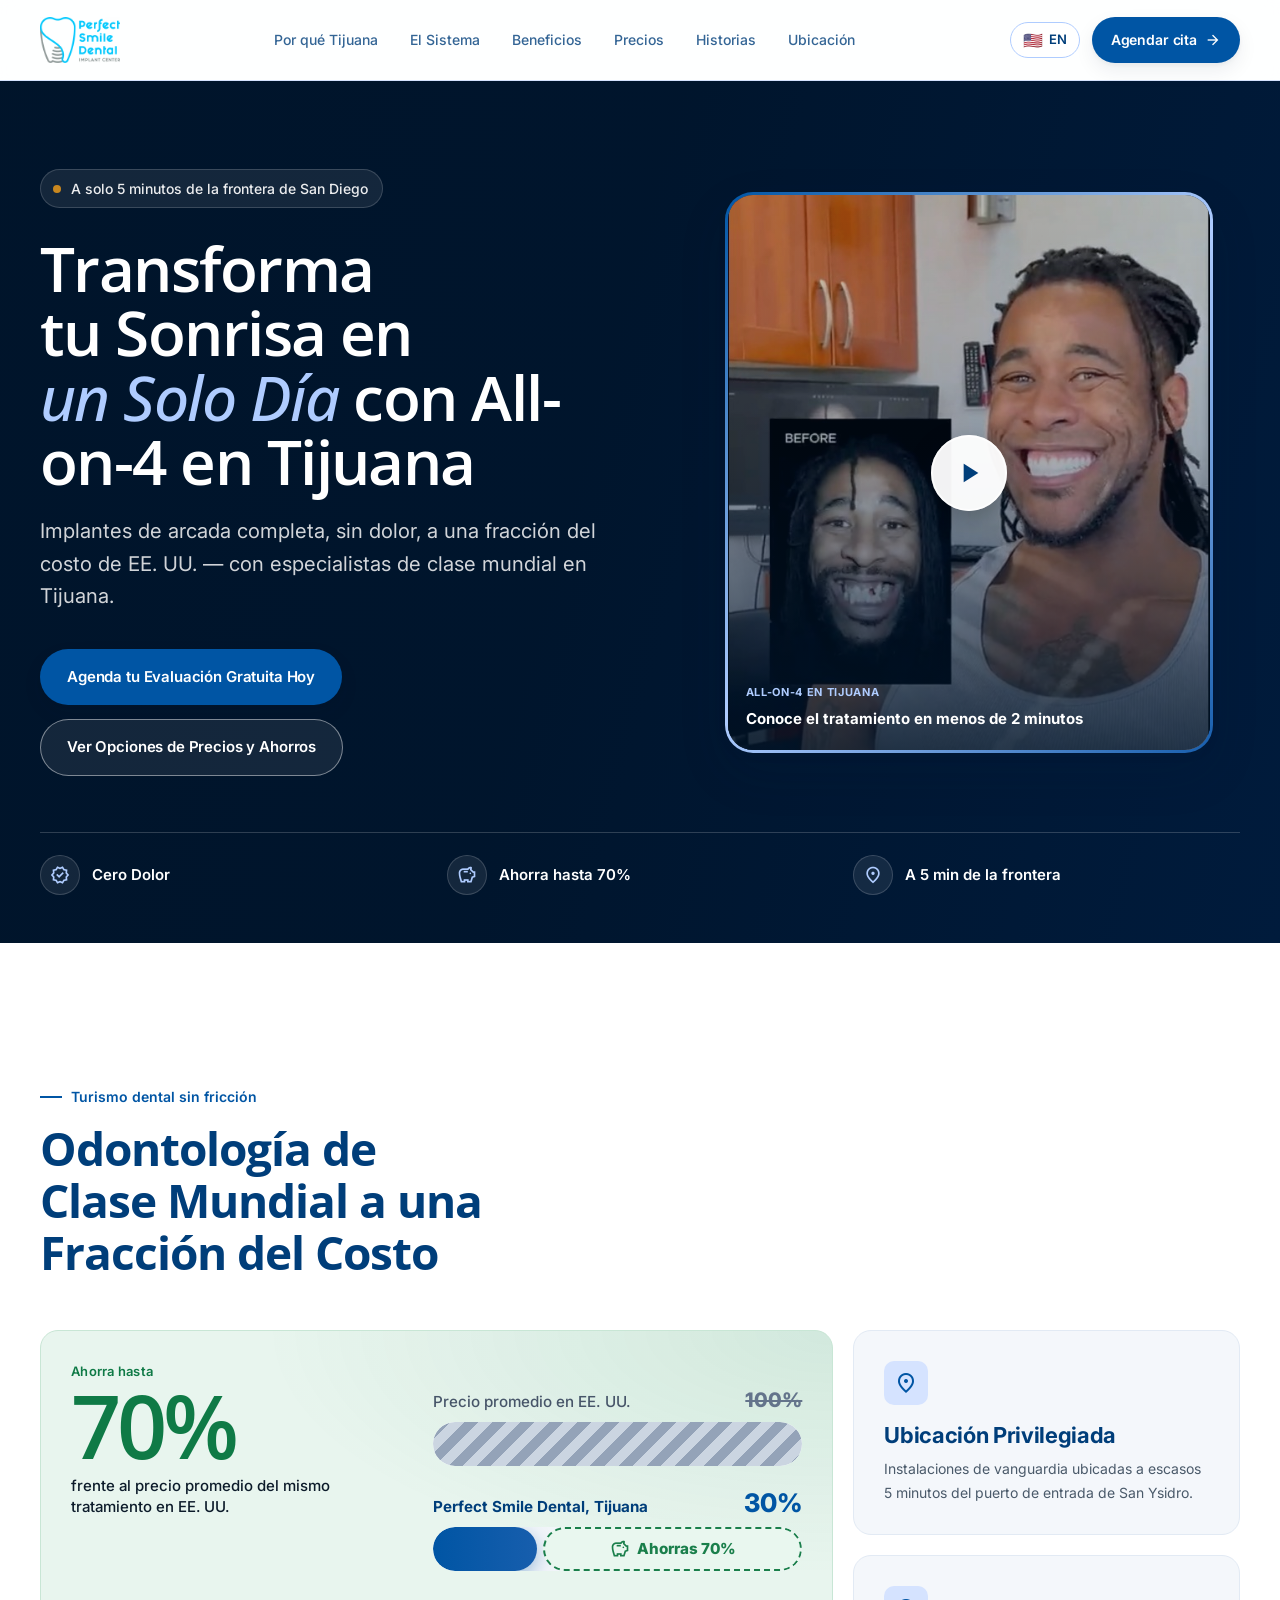
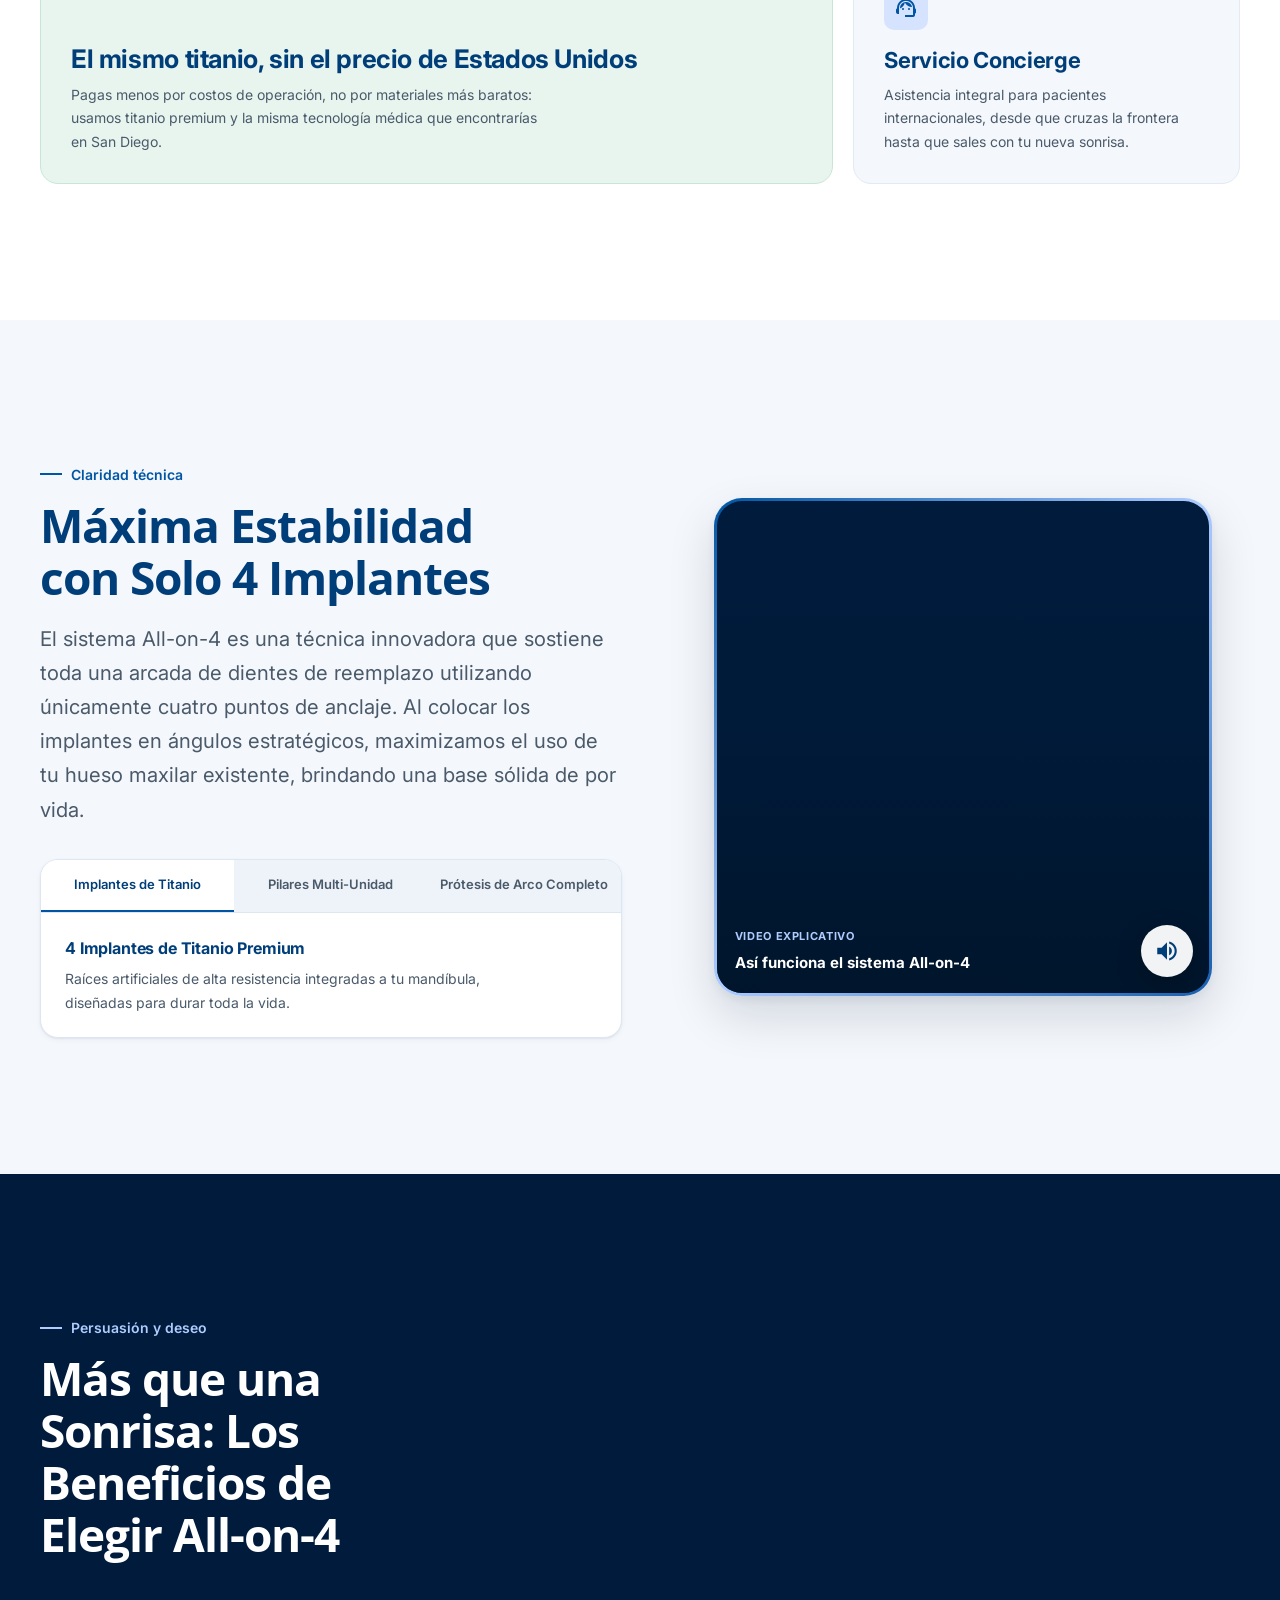
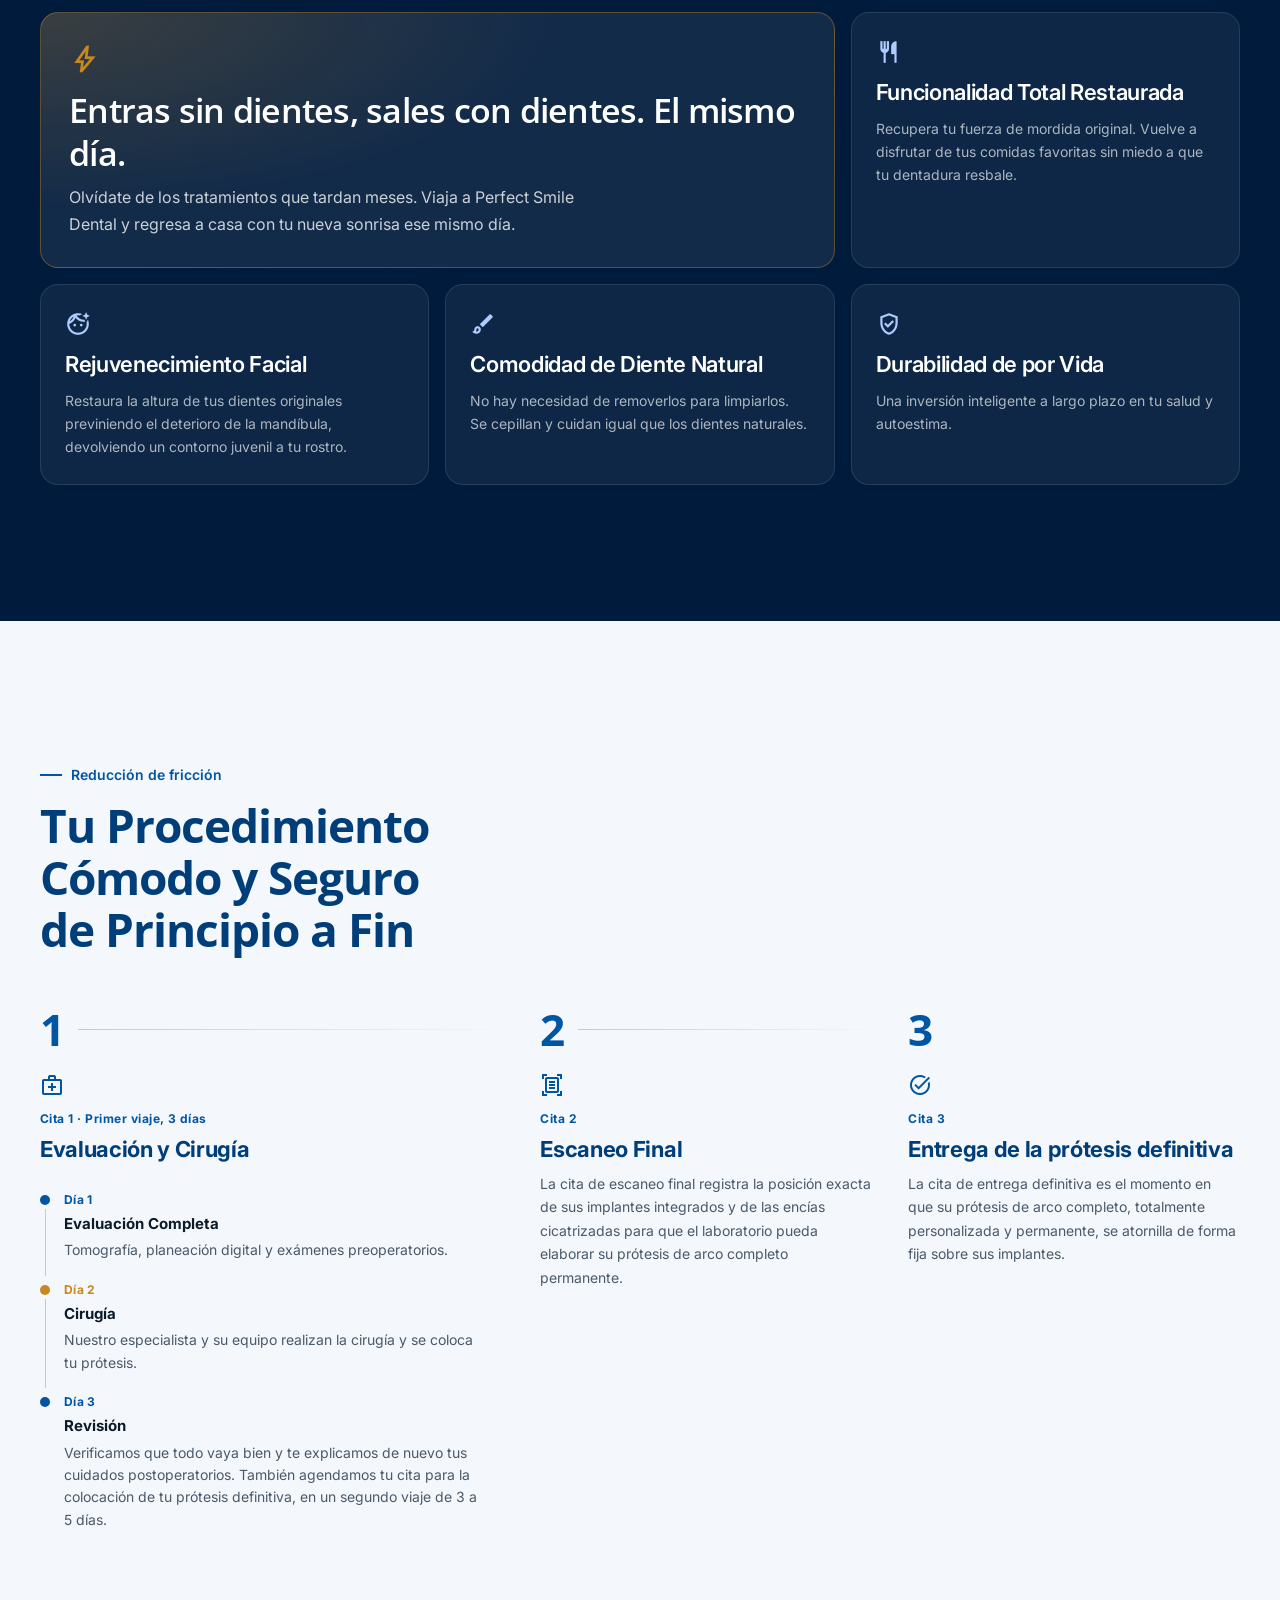
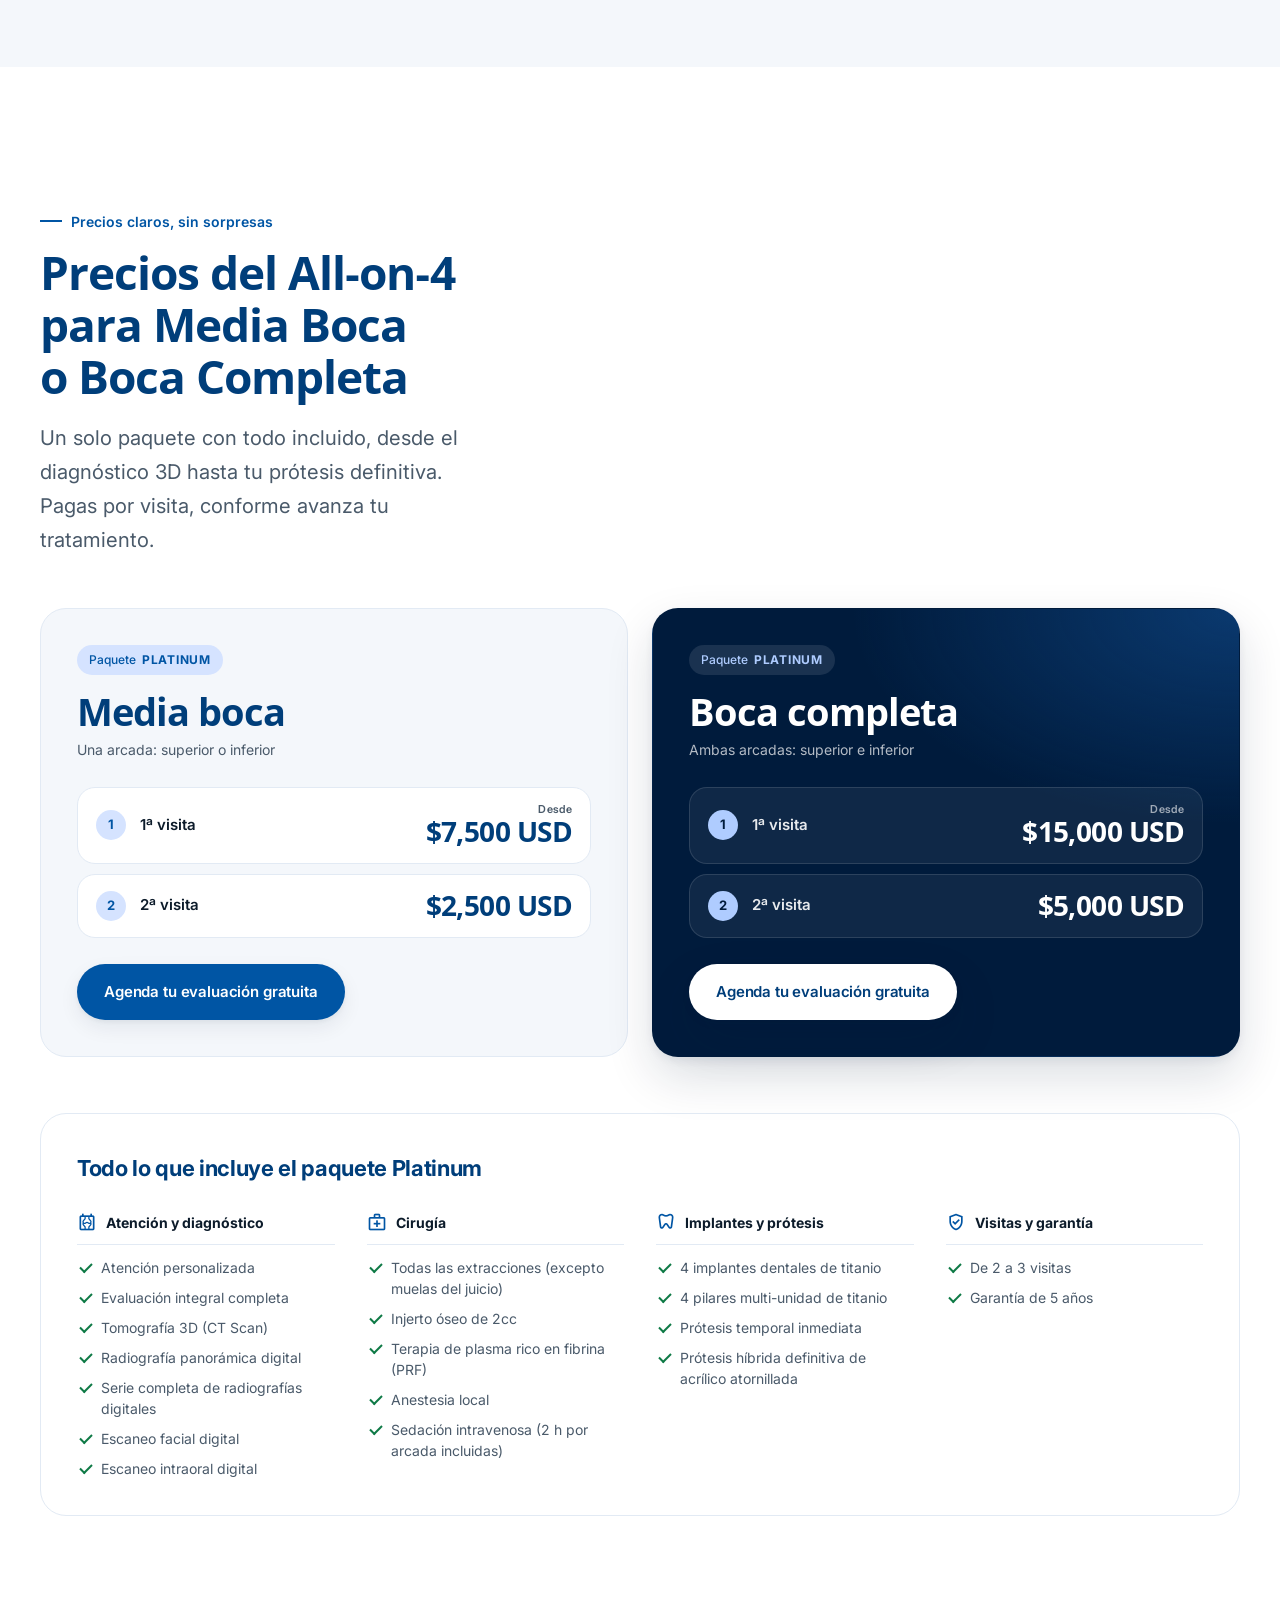
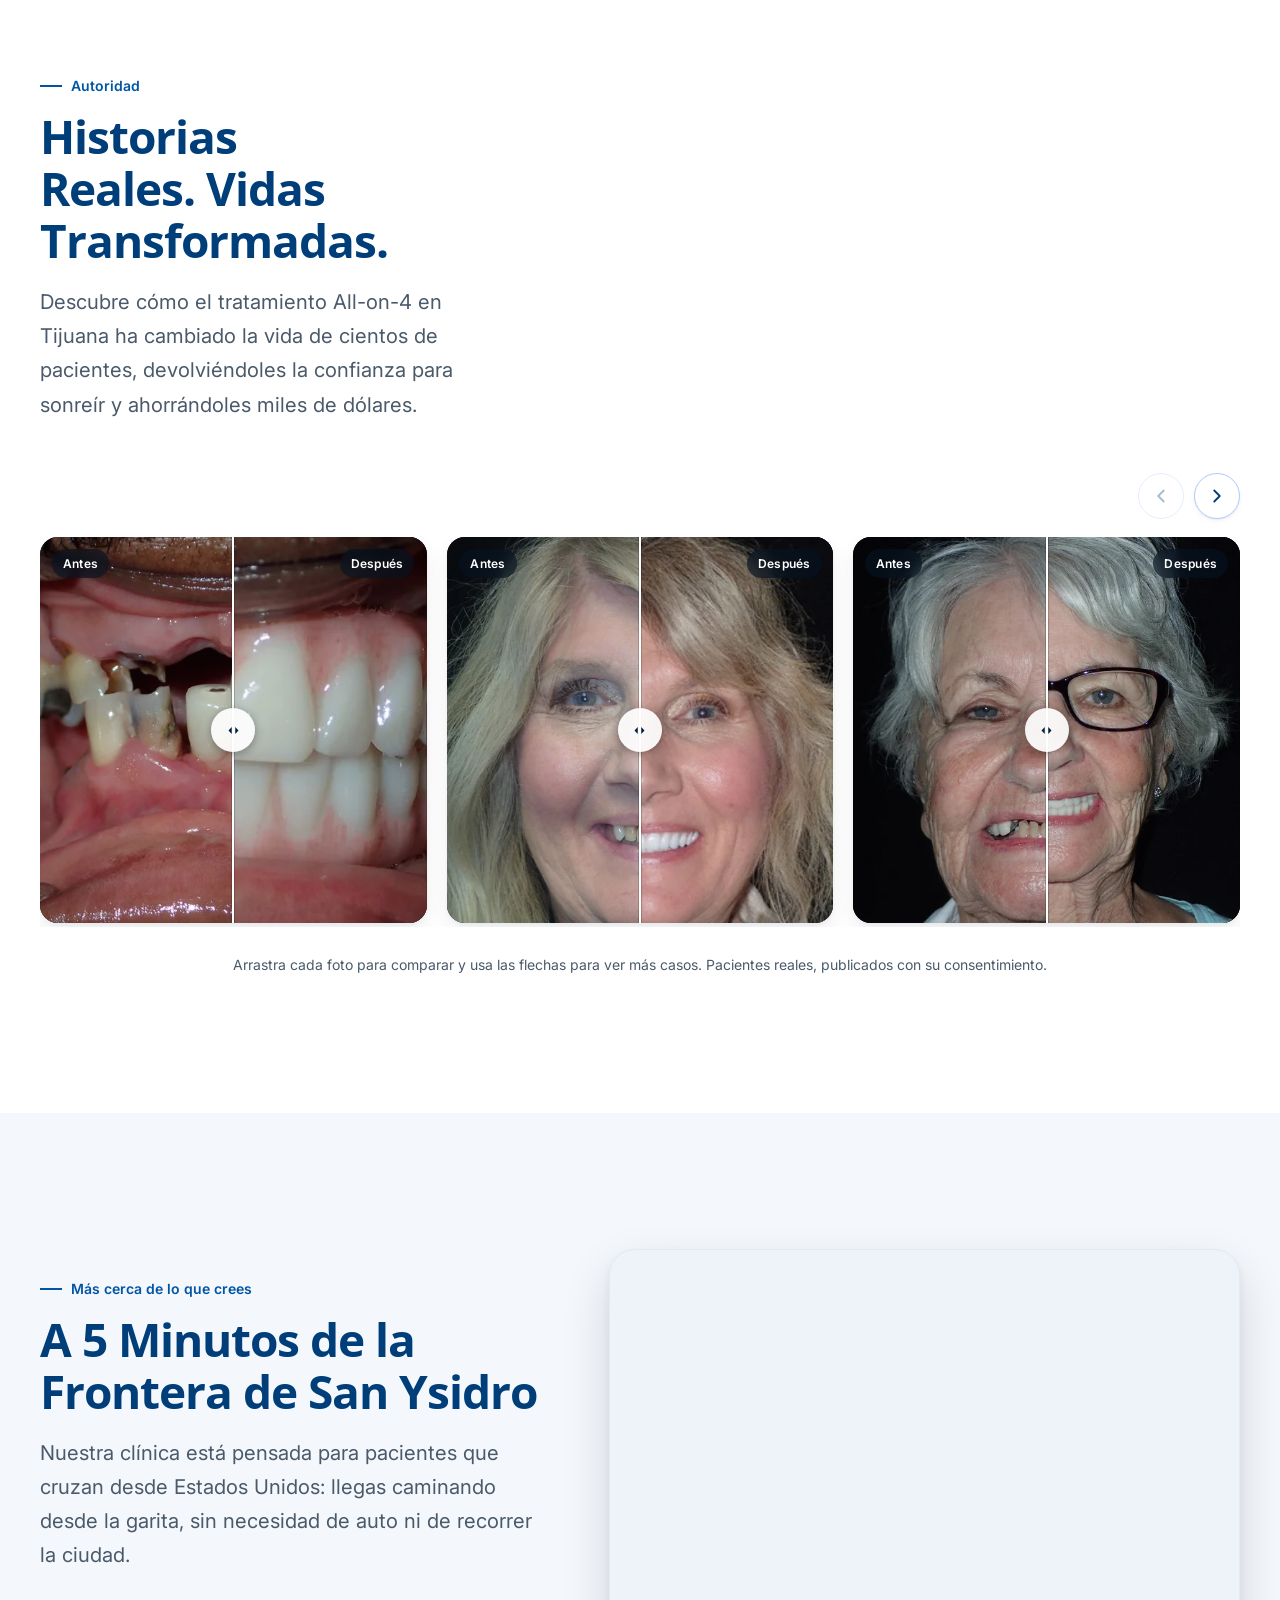
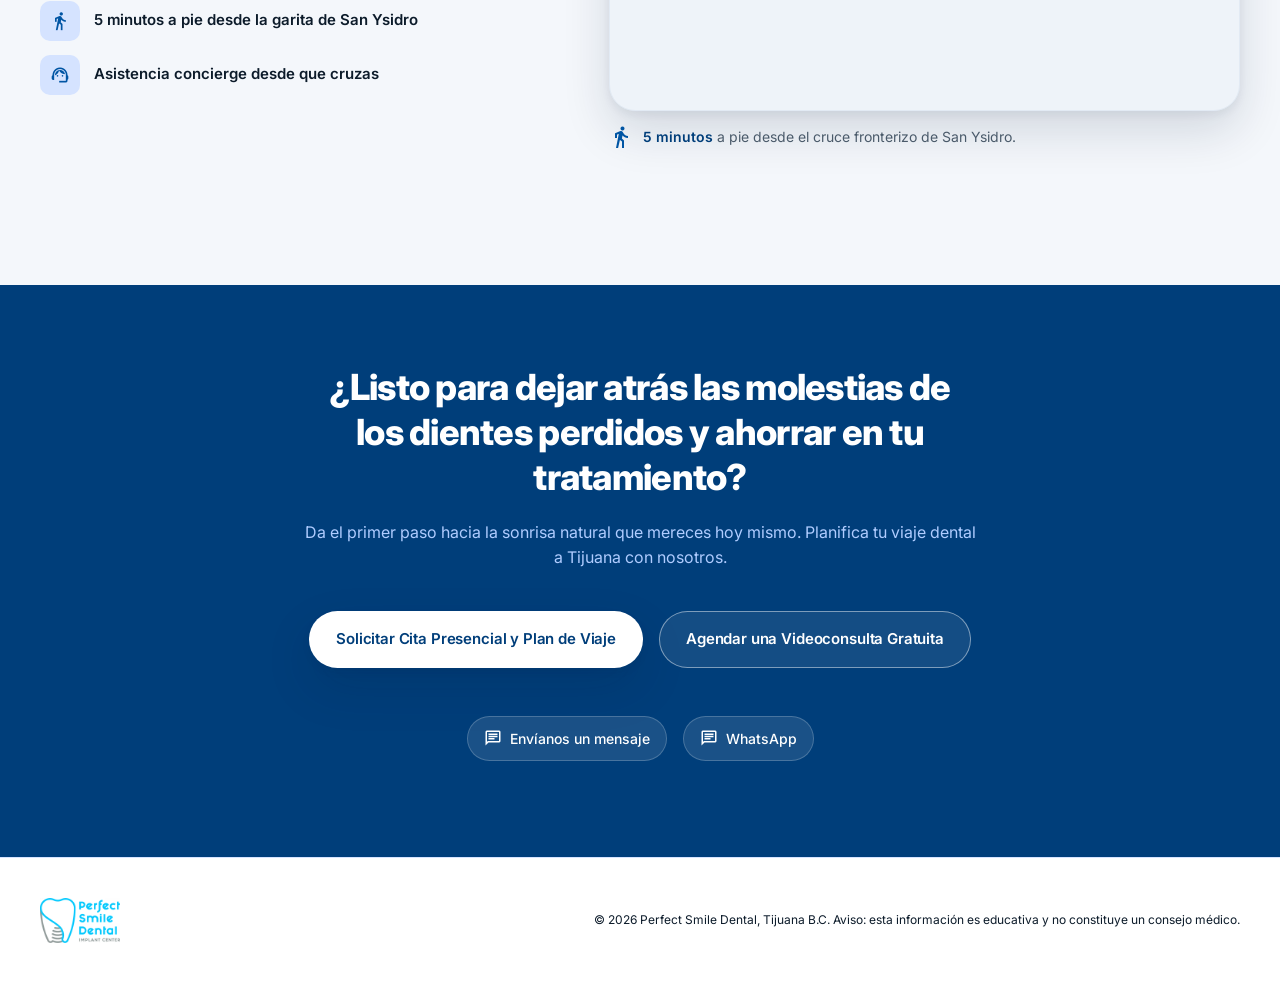
==== commit 7a9a6cd7: "tijuana" ====
--- a/es/index.html
+++ b/es/index.html
@@ -88,7 +88,7 @@
                 Diego
               </p>
               <h1 class="hero__title display">
-                Transforma tu Sonrisa en <em class="hero__accent">un Solo Día</em> con All-on-4
+                Transforma tu Sonrisa en <em class="hero__accent">un Solo Día</em> con All-on-4 en Tijuana
               </h1>
               <p class="hero__sub">
                 Implantes de arcada completa, sin dolor, a una fracción del costo de EE. UU. — con
--- a/styles.css
+++ b/styles.css
@@ -226,7 +226,7 @@
 }
 .section-heading--light { color: #fff; }
 
-.section-intro { max-width: 45ch; margin-bottom: clamp(2.5rem, 4vw, 3.5rem); }
+.section-intro { max-width: 46ch!important; margin-bottom: clamp(2.5rem, 4vw, 3.5rem); }
 .section-intro--wide { max-width: 52ch; }
 
 .section-text {
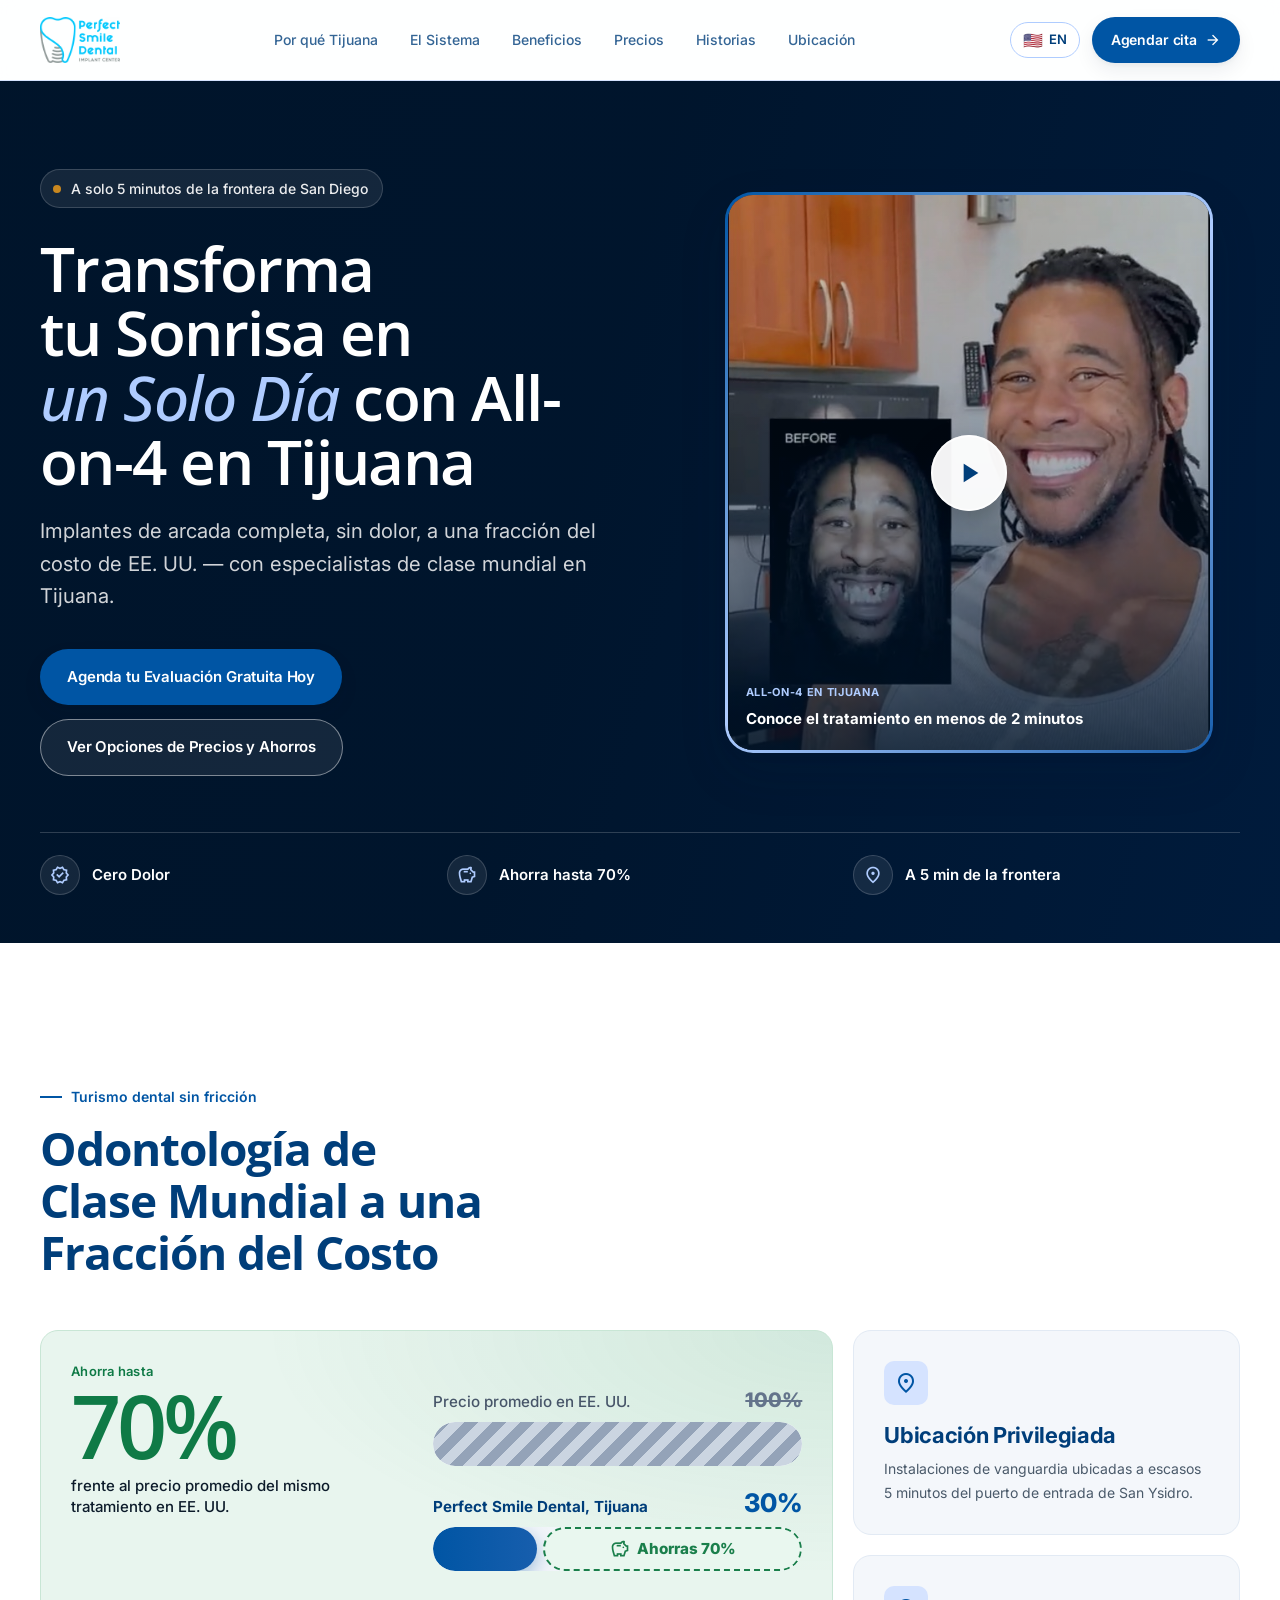
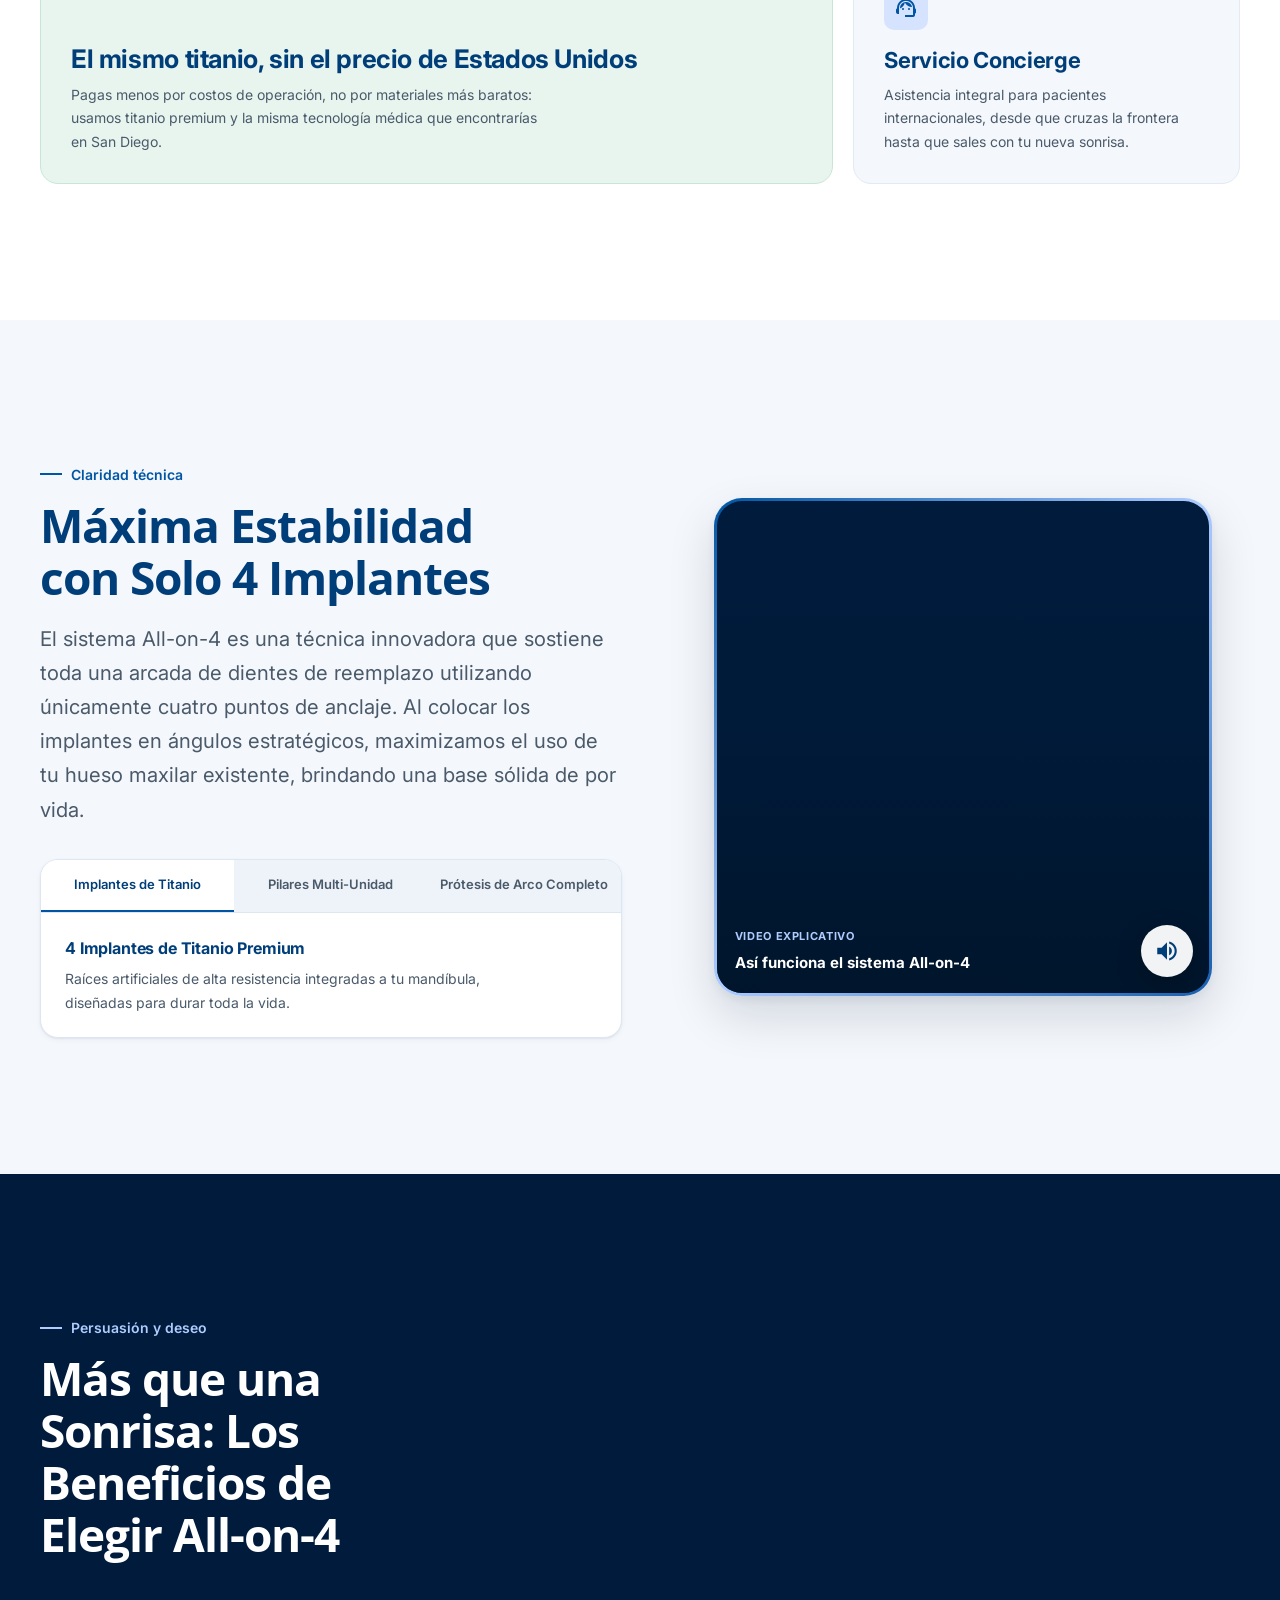
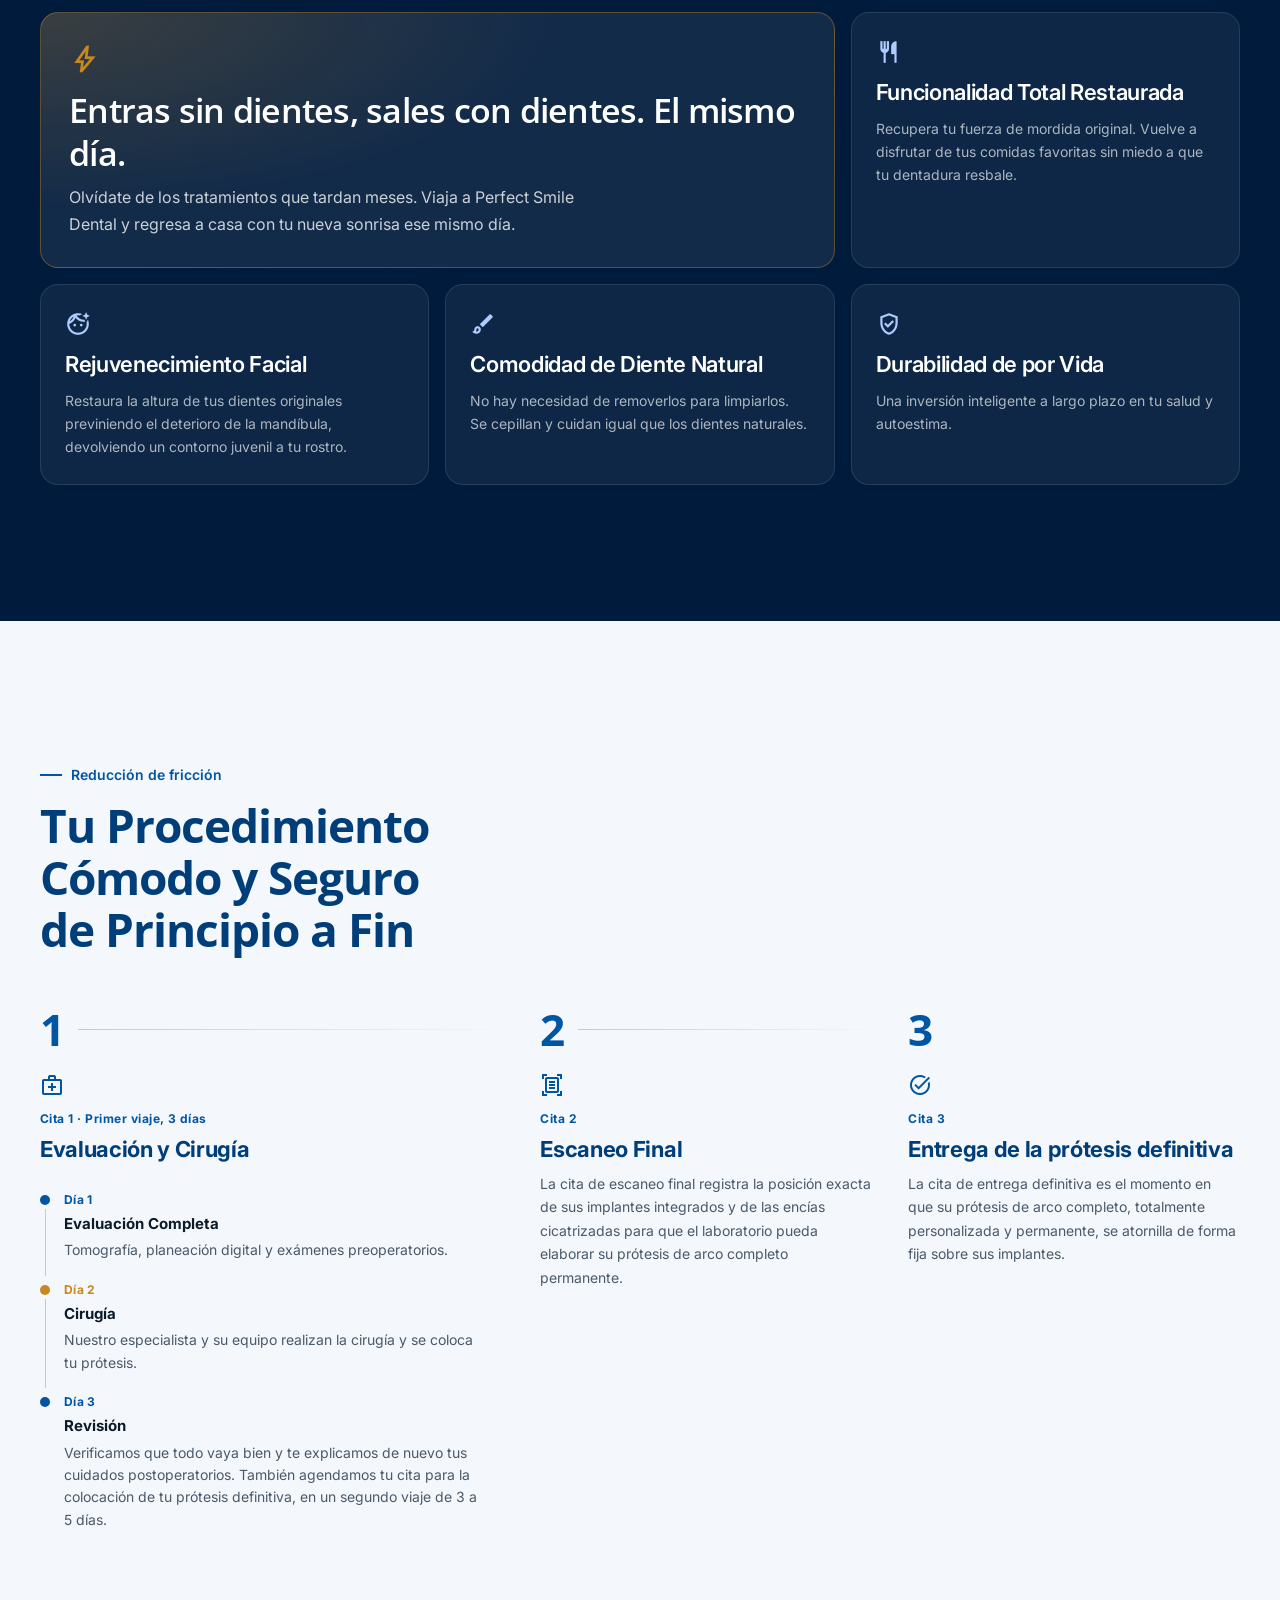
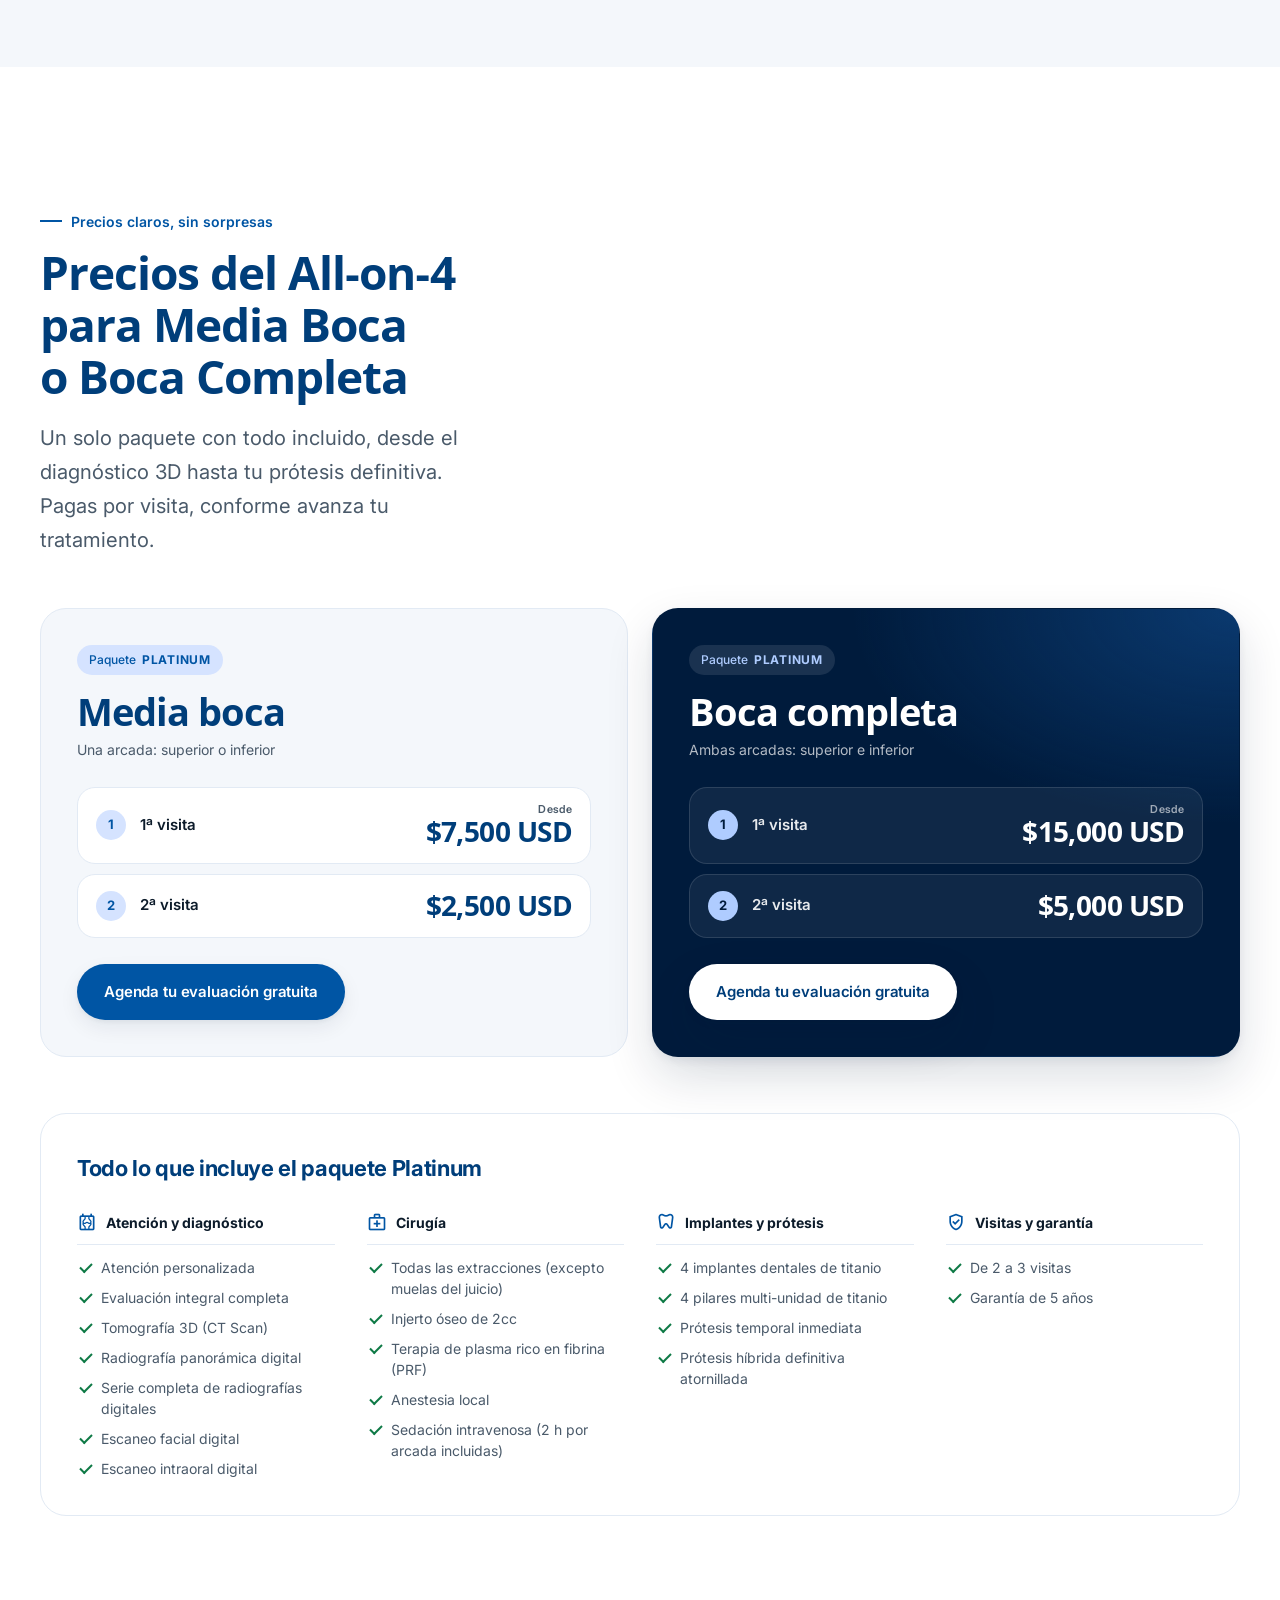
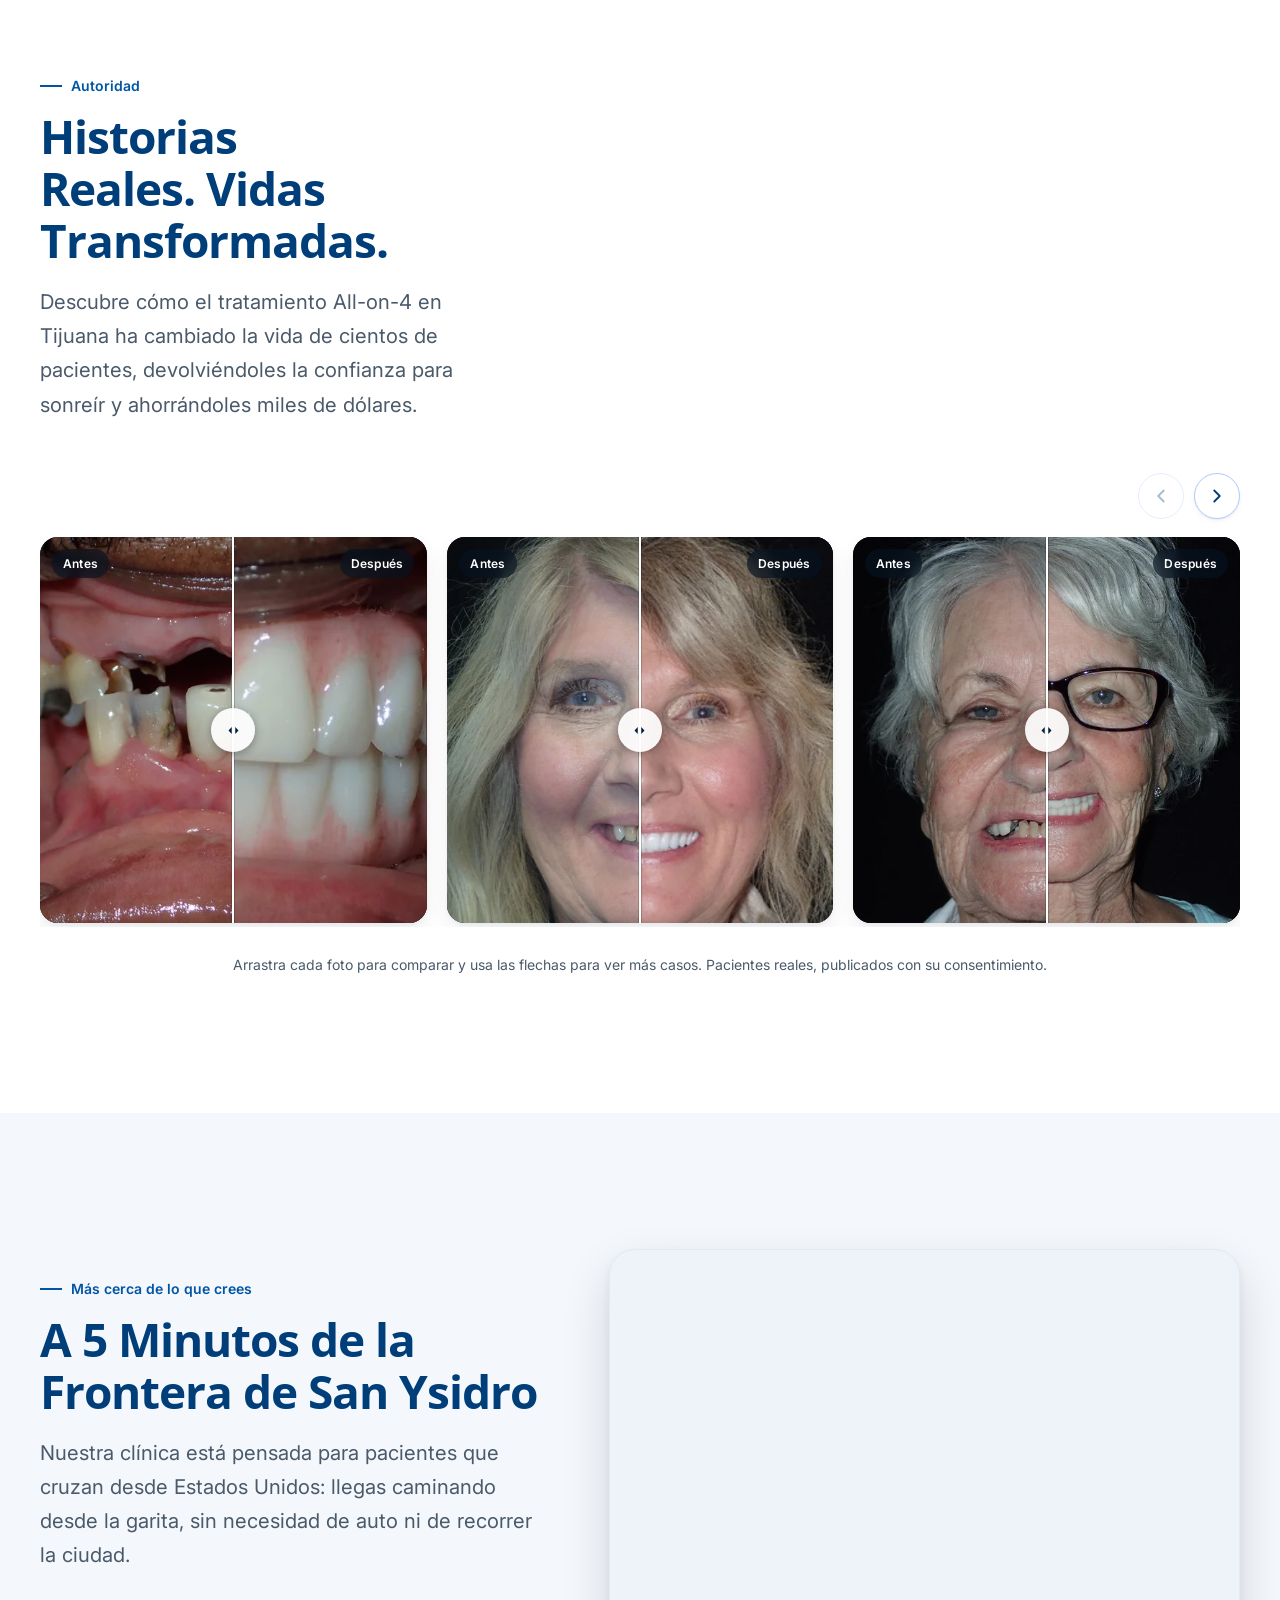
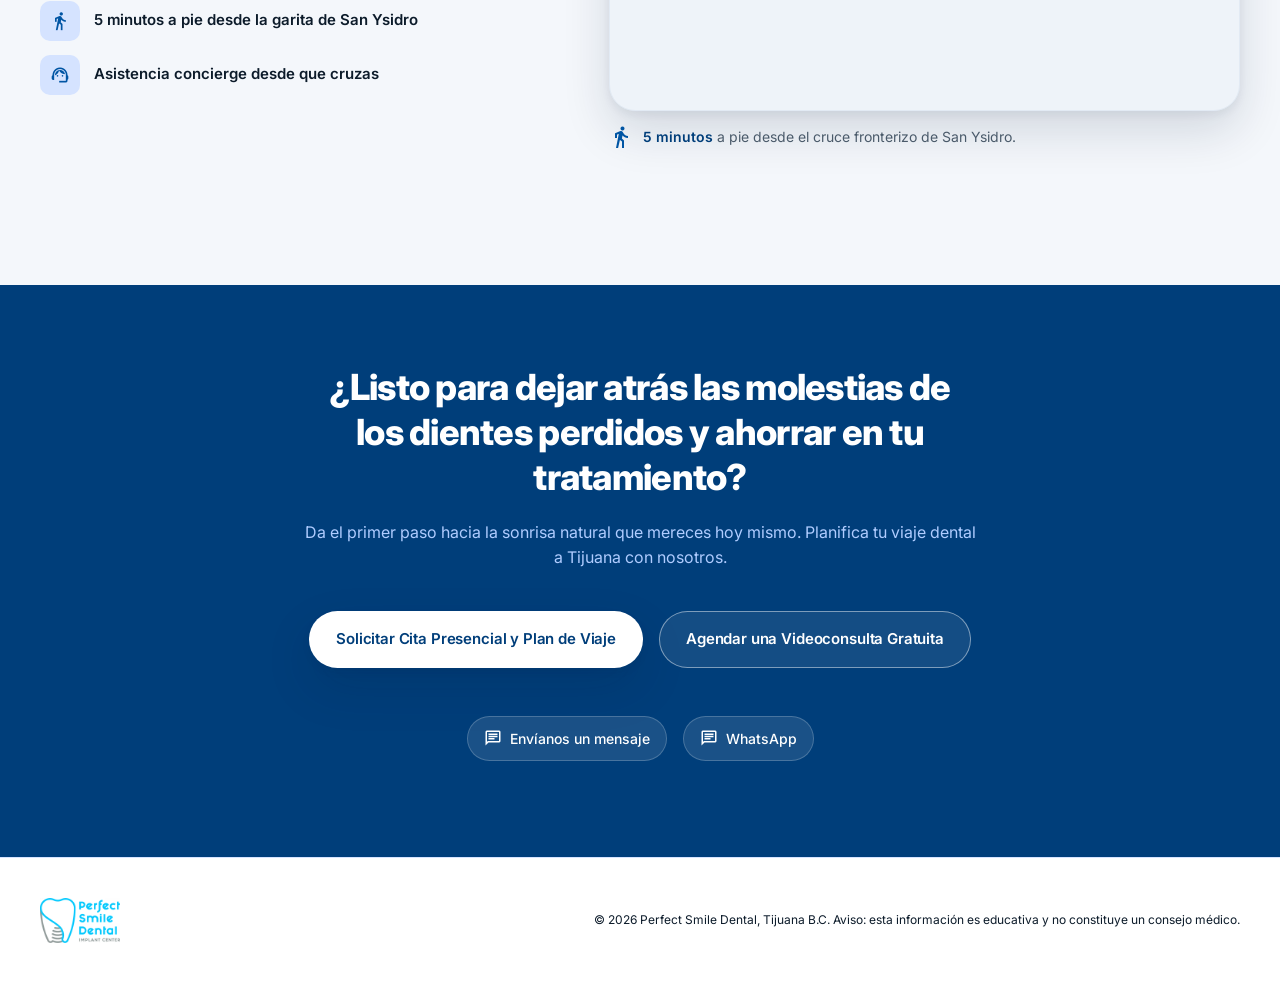
==== commit eaf903b0: "info" ====
--- a/es/index.html
+++ b/es/index.html
@@ -3,6 +3,30 @@
   <head>
     <meta charset="utf-8" />
     <meta name="viewport" content="width=device-width, initial-scale=1.0" />
+        <!-- Google Ads: etiqueta global (sin esto, gtag() no existe) -->
+<script async src="https://www.googletagmanager.com/gtag/js?id=AW-939681913"></script>
+<script>
+  window.dataLayer = window.dataLayer || [];
+  function gtag(){ dataLayer.push(arguments); }
+  gtag('js', new Date());
+  gtag('config', 'AW-939681913');
+</script>
+
+<!-- Evento de conversión: Submit lead form - Highlevel -->
+<script>
+  function gtag_report_conversion(url) {
+    var callback = function () {
+      if (typeof url !== 'undefined') { window.location = url; }
+    };
+    gtag('event', 'conversion', {
+      send_to: 'AW-939681913/vfXbCKzvhZ8dEPnQicAD',
+      value: 1.0,
+      currency: 'USD',
+      event_callback: callback
+    });
+    return false;
+  }
+</script>
     <title>Implantes Dentales All-on-4 en Tijuana | Perfect Smile Dental</title>
 
         <!-- Favicon -->
@@ -48,6 +72,24 @@
     rel="stylesheet">
     <link rel="stylesheet" href="/styles.css" 
     />
+    <!-- Google tag (gtag.js) -->
+<script async src="https://www.googletagmanager.com/gtag/js?id=AW-939681913"></script>
+<script>
+  window.dataLayer = window.dataLayer || [];
+  function gtag(){dataLayer.push(arguments);}
+  gtag('js', new Date());
+
+  gtag('config', 'AW-939681913');
+</script>
+<!-- Event snippet for Submit lead form - Highlevel conversion page -->
+<script>
+  gtag('event', 'conversion', {
+      'send_to': 'AW-939681913/vfXbCKzvhZ8dEPnQicAD',
+      'value': 1.0,
+      'currency': 'USD'
+  });
+</script>
+
   </head>
   <body>
     <header class="navbar">
@@ -523,7 +565,7 @@
                   <li>4 implantes dentales de titanio</li>
                   <li>4 pilares multi-unidad de titanio</li>
                   <li>Prótesis temporal inmediata</li>
-                  <li>Prótesis híbrida definitiva de acrílico atornillada</li>
+                  <li>Prótesis híbrida definitiva atornillada</li>
                 </ul>
               </div>
               <div class="group">
